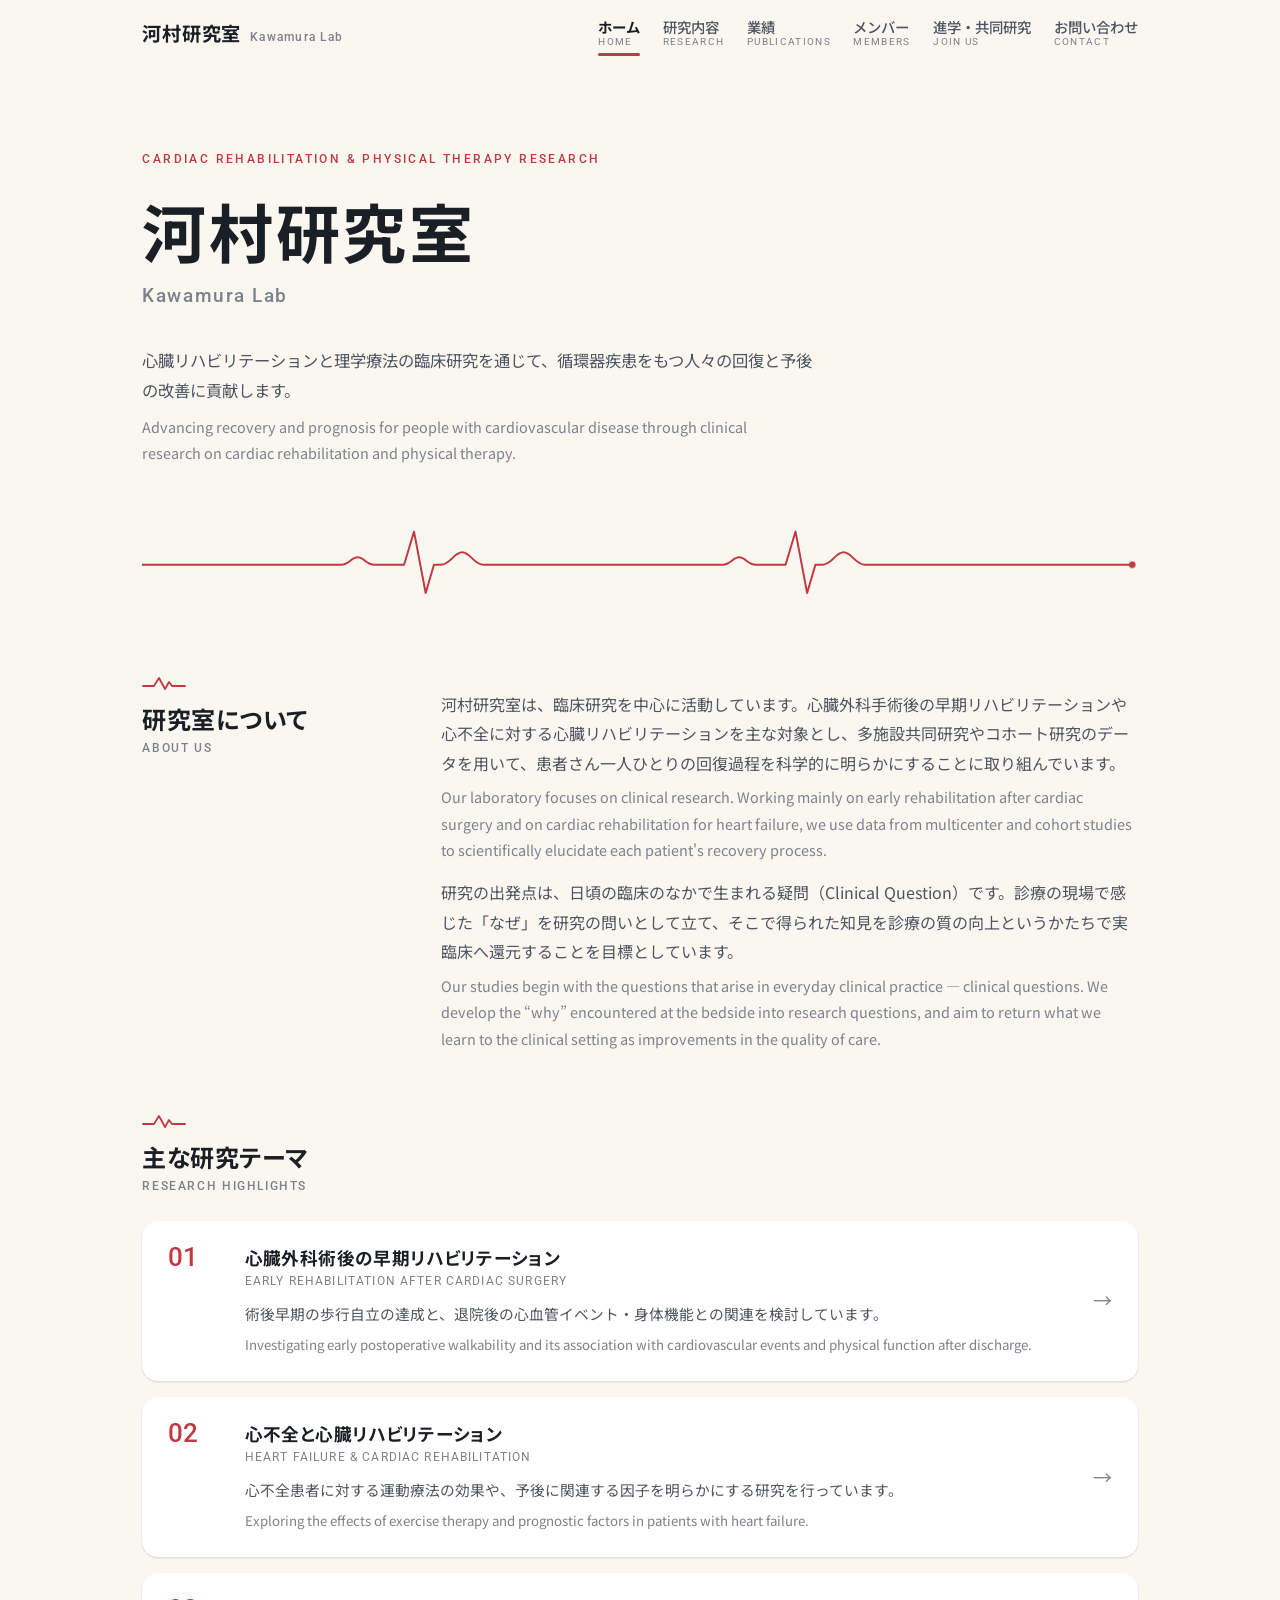
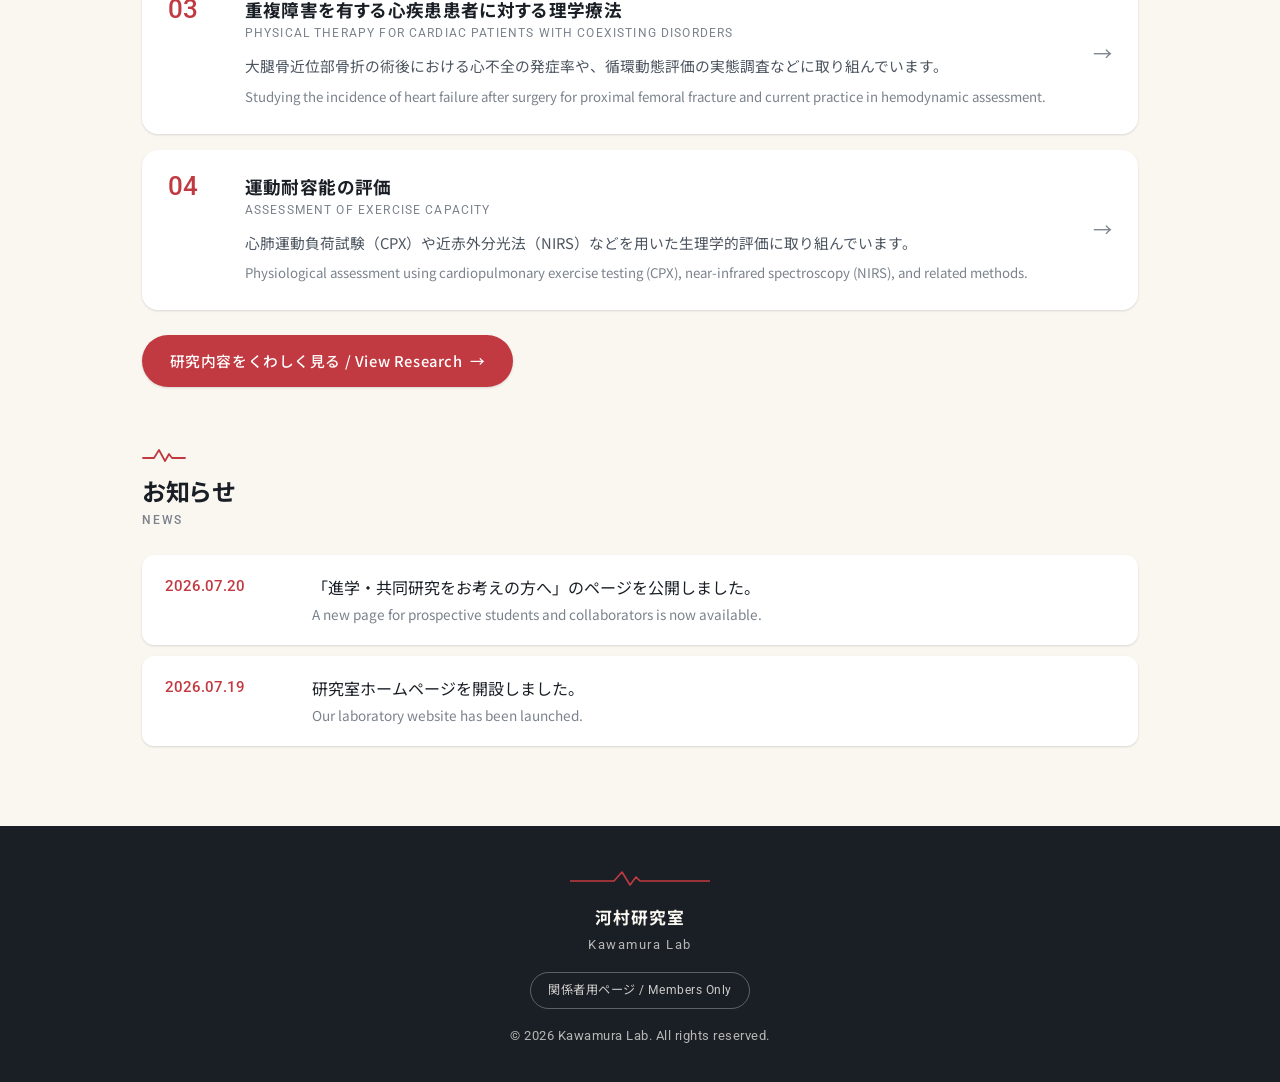
==== index.html @ c0d219b4 "研究テーマを更新（重複障害の追加・自律神経機能の削除ほか） - 重複障害を有する心疾患患者に対する理学療法をテーマ03として追加   （大腿骨近位部骨折術後の心不全発症率、循環動態評価の実態調査。  " ====
<!DOCTYPE html>
<html lang="ja">
<head>
  <meta charset="UTF-8">
  <meta name="viewport" content="width=device-width, initial-scale=1.0">
  <title>河村研究室 | Kawamura Lab</title>
  <meta name="description" content="河村研究室（Kawamura Lab）— 心臓リハビリテーション・理学療法の臨床研究。Clinical research on cardiac rehabilitation and physical therapy.">
  <link rel="icon" type="image/svg+xml" href="assets/favicon.svg">
  <link rel="preconnect" href="https://fonts.googleapis.com">
  <link rel="preconnect" href="https://fonts.gstatic.com" crossorigin>
  <link href="https://fonts.googleapis.com/css2?family=Noto+Sans+JP:wght@400;500;700&family=Roboto:wght@400;500;700&display=swap" rel="stylesheet">
  <link rel="stylesheet" href="css/style.css">
  <script defer src="js/site.js"></script>
</head>
<body>

<header class="site-header">
  <div class="header-inner">
    <a class="brand" href="index.html">
      <span class="brand-ja">河村研究室</span>
      <span class="brand-en">Kawamura Lab</span>
    </a>
    <nav class="site-nav">
      <ul>
        <li><a href="index.html" class="active">ホーム<span class="nav-en">Home</span></a></li>
        <li><a href="research.html">研究内容<span class="nav-en">Research</span></a></li>
        <li><a href="publications.html">業績<span class="nav-en">Publications</span></a></li>
        <li><a href="members.html">メンバー<span class="nav-en">Members</span></a></li>
        <li><a href="join.html">進学・共同研究<span class="nav-en">Join Us</span></a></li>
        <li><a href="contact.html">お問い合わせ<span class="nav-en">Contact</span></a></li>
      </ul>
    </nav>
  </div>
</header>

<section class="hero stagger">
  <p class="hero-kicker">Cardiac Rehabilitation &amp; Physical Therapy Research</p>
  <h1>河村研究室</h1>
  <p class="hero-echo">Kawamura Lab</p>
  <p class="lead-ja">心臓リハビリテーションと理学療法の臨床研究を通じて、循環器疾患をもつ人々の回復と予後の改善に貢献します。</p>
  <p class="lead-en">Advancing recovery and prognosis for people with cardiovascular disease through clinical research on cardiac rehabilitation and physical therapy.</p>
</section>

<div class="ecg-wrap" aria-hidden="true">
  <svg class="ecg" viewBox="0 0 1200 120" xmlns="http://www.w3.org/2000/svg">
    <path class="ecg-path" pathLength="1"
          d="M0 60 H240 c10 0 12 -9 20 -9 c8 0 10 9 20 9 h36 l12 -40 14 74 10 -34 h8 c12 0 16 -15 26 -15 c10 0 14 15 26 15 H700 c10 0 12 -9 20 -9 c8 0 10 9 20 9 h36 l12 -40 14 74 10 -34 h8 c12 0 16 -15 26 -15 c10 0 14 15 26 15 H1194"/>
    <circle class="ecg-dot" cx="1194" cy="60" r="4"/>
    <circle class="ecg-ring" cx="1194" cy="60" r="4"/>
  </svg>
</div>

<main>

  <section class="section" id="about">
    <div class="split">
      <div class="sec-head reveal">
        <svg class="beat" width="44" height="16" viewBox="0 0 44 16" aria-hidden="true">
          <polyline points="1,11 12,11 17,3 23,14 27,7 30,11 43,11" fill="none" stroke="currentColor" stroke-width="1.8" stroke-linecap="round" stroke-linejoin="round"/>
        </svg>
        <h2>研究室について<span class="sec-en">About Us</span></h2>
      </div>
      <div class="reveal">
        <p class="ja">河村研究室は、臨床研究を中心に活動しています。心臓外科手術後の早期リハビリテーションや心不全に対する心臓リハビリテーションを主な対象とし、多施設共同研究やコホート研究のデータを用いて、患者さん一人ひとりの回復過程を科学的に明らかにすることに取り組んでいます。</p>
        <p class="en">Our laboratory focuses on clinical research. Working mainly on early rehabilitation after cardiac surgery and on cardiac rehabilitation for heart failure, we use data from multicenter and cohort studies to scientifically elucidate each patient's recovery process.</p>
        <p class="ja">研究の出発点は、日頃の臨床のなかで生まれる疑問（Clinical Question）です。診療の現場で感じた「なぜ」を研究の問いとして立て、そこで得られた知見を診療の質の向上というかたちで実臨床へ還元することを目標としています。</p>
        <p class="en">Our studies begin with the questions that arise in everyday clinical practice — clinical questions. We develop the &ldquo;why&rdquo; encountered at the bedside into research questions, and aim to return what we learn to the clinical setting as improvements in the quality of care.</p>
      </div>
    </div>
  </section>

  <section class="section" id="highlights">
    <div class="sec-head reveal">
      <svg class="beat" width="44" height="16" viewBox="0 0 44 16" aria-hidden="true">
        <polyline points="1,11 12,11 17,3 23,14 27,7 30,11 43,11" fill="none" stroke="currentColor" stroke-width="1.8" stroke-linecap="round" stroke-linejoin="round"/>
      </svg>
      <h2>主な研究テーマ<span class="sec-en">Research Highlights</span></h2>
    </div>
    <ol class="feature-list stagger">
      <li>
        <a href="research.html#t1">
          <div>
            <h3>心臓外科術後の早期リハビリテーション<span class="card-en">Early Rehabilitation after Cardiac Surgery</span></h3>
            <p class="ja">術後早期の歩行自立の達成と、退院後の心血管イベント・身体機能との関連を検討しています。</p>
            <p class="en">Investigating early postoperative walkability and its association with cardiovascular events and physical function after discharge.</p>
          </div>
          <span class="go" aria-hidden="true">&rarr;</span>
        </a>
      </li>
      <li>
        <a href="research.html#t2">
          <div>
            <h3>心不全と心臓リハビリテーション<span class="card-en">Heart Failure &amp; Cardiac Rehabilitation</span></h3>
            <p class="ja">心不全患者に対する運動療法の効果や、予後に関連する因子を明らかにする研究を行っています。</p>
            <p class="en">Exploring the effects of exercise therapy and prognostic factors in patients with heart failure.</p>
          </div>
          <span class="go" aria-hidden="true">&rarr;</span>
        </a>
      </li>
      <li>
        <a href="research.html#t3">
          <div>
            <h3>重複障害を有する心疾患患者に対する理学療法<span class="card-en">Physical Therapy for Cardiac Patients with Coexisting Disorders</span></h3>
            <p class="ja">大腿骨近位部骨折の術後における心不全の発症率や、循環動態評価の実態調査などに取り組んでいます。</p>
            <p class="en">Studying the incidence of heart failure after surgery for proximal femoral fracture and current practice in hemodynamic assessment.</p>
          </div>
          <span class="go" aria-hidden="true">&rarr;</span>
        </a>
      </li>
      <li>
        <a href="research.html#t4">
          <div>
            <h3>運動耐容能の評価<span class="card-en">Assessment of Exercise Capacity</span></h3>
            <p class="ja">心肺運動負荷試験（CPX）や近赤外分光法（NIRS）などを用いた生理学的評価に取り組んでいます。</p>
            <p class="en">Physiological assessment using cardiopulmonary exercise testing (CPX), near-infrared spectroscopy (NIRS), and related methods.</p>
          </div>
          <span class="go" aria-hidden="true">&rarr;</span>
        </a>
      </li>
    </ol>
    <a class="btn reveal" href="research.html">研究内容をくわしく見る / View Research</a>
  </section>

  <section class="section" id="news">
    <div class="sec-head reveal">
      <svg class="beat" width="44" height="16" viewBox="0 0 44 16" aria-hidden="true">
        <polyline points="1,11 12,11 17,3 23,14 27,7 30,11 43,11" fill="none" stroke="currentColor" stroke-width="1.8" stroke-linecap="round" stroke-linejoin="round"/>
      </svg>
      <h2>お知らせ<span class="sec-en">News</span></h2>
    </div>
    <ul class="news-list stagger">
      <li>
        <time datetime="2026-07-20">2026.07.20</time>
        <div class="news-body">
          <span class="ja">「進学・共同研究をお考えの方へ」のページを公開しました。</span>
          <span class="en">A new page for prospective students and collaborators is now available.</span>
        </div>
      </li>
      <li>
        <time datetime="2026-07-19">2026.07.19</time>
        <div class="news-body">
          <span class="ja">研究室ホームページを開設しました。</span>
          <span class="en">Our laboratory website has been launched.</span>
        </div>
      </li>
    </ul>
  </section>

</main>

<footer class="site-footer">
  <svg class="f-ecg" width="140" height="20" viewBox="0 0 140 20" aria-hidden="true">
    <polyline points="0,13 44,13 52,4 60,17 66,9 70,13 140,13" fill="none" stroke="currentColor" stroke-width="1.6" stroke-linecap="round" stroke-linejoin="round"/>
  </svg>
  <div class="footer-name">河村研究室</div>
  <div class="footer-en">Kawamura Lab</div>
  <a class="footer-private" href="private.html">関係者用ページ / Members Only</a>
  <div>&copy; 2026 Kawamura Lab. All rights reserved.</div>
</footer>

</body>
</html>
---- css/style.css ----
/* ==========================================================
   Kawamura Lab — フラットマテリアルデザイン
   フォント: ゴシック体（Zen Kaku Gothic New / Noto Sans JP）
   配色は従来のまま（生成り紙色・墨色・紅）
   ========================================================== */

:root {
  /* ---- 配色（変更なし） ---- */
  --paper: #faf7f1;        /* ページ背景 */
  --surface: #ffffff;      /* カード面 */
  --surface-2: #f3efe6;    /* 一段沈んだ面 */
  --ink: #1a1f26;          /* 基本の文字 */
  --ink-2: #4c5560;        /* 二次テキスト */
  --mute: #7b828c;         /* 英語併記・キャプション */
  --line: rgba(26, 31, 38, 0.12);
  --beni: #c23a41;         /* アクセント（紅） */
  --beni-soft: rgba(194, 58, 65, 0.08);
  --on-beni: #ffffff;
  --maxw: 1040px;

  /* ---- 書体（ヒラギノ角ゴシック優先。Windows等では Noto Sans JP / Roboto に自動でフォールバック） ---- */
  --gothic: "Hiragino Kaku Gothic ProN", "Hiragino Sans", "Noto Sans JP", "Yu Gothic Medium", "Yu Gothic", "Meiryo", sans-serif;
  --body: "Hiragino Kaku Gothic ProN", "Hiragino Sans", "Noto Sans JP", "Yu Gothic", "Meiryo", sans-serif;
  --latin: "Hiragino Kaku Gothic ProN", "Hiragino Sans", "Roboto", "Noto Sans JP", sans-serif;

  /* ---- 角丸 ---- */
  --r-s: 8px;
  --r-m: 12px;
  --r-l: 16px;
  --r-full: 999px;

  /* ---- エレベーション（影） ---- */
  --e1: 0 1px 2px rgba(26, 31, 38, 0.07), 0 1px 3px rgba(26, 31, 38, 0.08);
  --e2: 0 2px 6px rgba(26, 31, 38, 0.09), 0 1px 2px rgba(26, 31, 38, 0.06);
  --e3: 0 8px 20px rgba(26, 31, 38, 0.12), 0 2px 6px rgba(26, 31, 38, 0.07);

  /* ---- モーション ---- */
  --ease: cubic-bezier(0.2, 0, 0, 1);
  --ease-out: cubic-bezier(0, 0, 0, 1);
  --d1: 0.18s;
  --d2: 0.3s;
  --d3: 0.45s;
}

* { margin: 0; padding: 0; box-sizing: border-box; }

html { scroll-behavior: smooth; color-scheme: light dark; }

body {
  font-family: var(--body);
  color: var(--ink);
  background: var(--paper);
  line-height: 1.85;
  font-size: 16px;
  -webkit-font-smoothing: antialiased;
}

img { max-width: 100%; display: block; }

a { color: var(--beni); text-decoration: none; }
a:hover { text-decoration: underline; text-underline-offset: 4px; }

::selection { background: var(--beni); color: var(--on-beni); }

h1, h2, h3 {
  font-family: var(--gothic);
  font-weight: 700;
  font-feature-settings: "palt" 1;
  letter-spacing: 0.02em;
  line-height: 1.5;
}

/* 英語ラベル（小さな大文字ラベル） */
.label-en {
  font-family: var(--latin);
  font-size: 0.7rem;
  font-weight: 500;
  letter-spacing: 0.14em;
  text-transform: uppercase;
  color: var(--mute);
}

/* ==========================================================
   モーション
   ========================================================== */

/* 画面内に入ったら浮き上がる */
html.js .reveal {
  opacity: 0;
  transform: translateY(18px);
  transition: opacity 0.6s var(--ease), transform 0.6s var(--ease);
}
html.js .reveal.on { opacity: 1; transform: none; }

/* 子要素を順番に表示（遅延はJSが設定） */
html.js .stagger > * {
  opacity: 0;
  transform: translateY(18px);
  transition: opacity 0.55s var(--ease), transform 0.55s var(--ease);
}
html.js .stagger.on > * { opacity: 1; transform: none; }

/* リップル（クリック時の波紋） */
.ripple-host { position: relative; overflow: hidden; }
.ripple {
  position: absolute;
  border-radius: 50%;
  background: currentColor;
  opacity: 0.16;
  transform: scale(0);
  pointer-events: none;
  animation: ripple 0.6s var(--ease-out) forwards;
}
@keyframes ripple { to { transform: scale(2.6); opacity: 0; } }

@keyframes rise { from { opacity: 0; transform: translateY(20px); } to { opacity: 1; transform: none; } }
@keyframes fade { from { opacity: 0; } to { opacity: 1; } }
@keyframes pop { 0% { transform: scale(0.7); opacity: 0; } 60% { transform: scale(1.06); } 100% { transform: scale(1); opacity: 1; } }
@keyframes shake {
  10%, 90% { transform: translateX(-2px); }
  20%, 80% { transform: translateX(4px); }
  30%, 50%, 70% { transform: translateX(-7px); }
  40%, 60% { transform: translateX(7px); }
}

@media (prefers-reduced-motion: reduce) {
  html { scroll-behavior: auto; }
  html.js .reveal, html.js .stagger > * { opacity: 1; transform: none; transition: none; }
  .ecg-path { animation: none !important; stroke-dashoffset: 0 !important; }
  .ecg-dot { animation: none !important; opacity: 1 !important; }
  .ecg-ring { display: none; }
  .ripple { display: none; }
  *, *::before, *::after { animation-duration: 0.001s !important; }
}

/* ==========================================================
   アプリバー（ヘッダー）
   ========================================================== */
.site-header {
  position: sticky;
  top: 0;
  z-index: 100;
  background: var(--paper);
  transition: box-shadow var(--d2) var(--ease), background var(--d2) var(--ease);
}
.site-header.scrolled {
  box-shadow: var(--e2);
  background: color-mix(in srgb, var(--paper) 94%, transparent);
  backdrop-filter: blur(10px);
  -webkit-backdrop-filter: blur(10px);
}

.header-inner {
  max-width: var(--maxw);
  margin: 0 auto;
  padding: 0.8rem 1.4rem;
  display: flex;
  align-items: center;
  justify-content: space-between;
  gap: 1rem;
  flex-wrap: wrap;
}

.brand { display: flex; align-items: baseline; gap: 0.55rem; text-decoration: none; }
.brand:hover { text-decoration: none; }
.brand .brand-ja {
  font-family: var(--gothic);
  font-weight: 700;
  font-size: 1.2rem;
  color: var(--ink);
  letter-spacing: 0.04em;
}
.brand .brand-en {
  font-family: var(--latin);
  font-size: 0.78rem;
  font-weight: 500;
  letter-spacing: 0.1em;
  color: var(--mute);
}

.site-nav ul { display: flex; gap: 1.4rem; list-style: none; flex-wrap: wrap; }

.site-nav a {
  position: relative;
  display: block;
  color: var(--ink-2);
  font-size: 0.9rem;
  font-weight: 500;
  text-decoration: none;
  line-height: 1.35;
  padding: 0.25rem 0 0.4rem;
}
.site-nav a .nav-en {
  display: block;
  font-family: var(--latin);
  font-size: 0.6rem;
  font-weight: 400;
  color: var(--mute);
  letter-spacing: 0.14em;
  text-transform: uppercase;
}
.site-nav a::after {
  content: "";
  position: absolute;
  left: 0; right: 0; bottom: 0;
  height: 2.5px;
  border-radius: 2px;
  background: var(--beni);
  transform: scaleX(0);
  transition: transform var(--d2) var(--ease);
}
.site-nav a:hover { color: var(--beni); }
.site-nav a:hover::after { transform: scaleX(1); }
.site-nav a.active { color: var(--ink); font-weight: 700; }
.site-nav a.active::after { transform: scaleX(1); }

/* ==========================================================
   ヒーロー（トップページ）
   ========================================================== */
.hero {
  max-width: var(--maxw);
  margin: 0 auto;
  padding: 5rem 1.4rem 0;
}

.hero-kicker {
  font-family: var(--latin);
  font-size: 0.75rem;
  font-weight: 500;
  letter-spacing: 0.2em;
  text-transform: uppercase;
  color: var(--beni);
}

.hero h1 {
  font-size: clamp(2.4rem, 6.5vw, 4rem);
  line-height: 1.25;
  margin-top: 1.2rem;
  letter-spacing: 0.04em;
}

.hero .hero-echo {
  font-family: var(--latin);
  font-size: clamp(1rem, 2vw, 1.2rem);
  font-weight: 500;
  letter-spacing: 0.08em;
  color: var(--mute);
  margin-top: 0.5rem;
}

.hero .lead-ja { max-width: 42em; margin-top: 2rem; font-size: 1.02rem; color: var(--ink-2); }
.hero .lead-en { max-width: 46em; margin-top: 0.5rem; font-size: 0.9rem; color: var(--mute); }

/* 心電図ライン */
.ecg-wrap { max-width: var(--maxw); margin: 3rem auto 0; padding: 0 1.4rem; }
.ecg { width: 100%; height: auto; display: block; }
.ecg-path {
  stroke: var(--beni);
  stroke-width: 2.4;
  fill: none;
  stroke-linecap: round;
  stroke-linejoin: round;
  stroke-dasharray: 1;
  stroke-dashoffset: 1;
  animation: ecg-draw 2.8s cubic-bezier(0.4, 0, 0.2, 1) 0.5s forwards;
}
@keyframes ecg-draw { to { stroke-dashoffset: 0; } }
.ecg-dot { fill: var(--beni); opacity: 0; animation: fade 0.5s ease 3.2s forwards; }
.ecg-ring {
  fill: none;
  stroke: var(--beni);
  stroke-width: 1.5;
  opacity: 0;
  animation: ring 2s ease-out 3.5s infinite;
}
@keyframes ring {
  0% { r: 4; opacity: 0.5; }
  70% { r: 16; opacity: 0; }
  100% { r: 16; opacity: 0; }
}

/* ==========================================================
   下層ページのタイトル
   ========================================================== */
.page-title {
  background: var(--surface);
  border-bottom: 1px solid var(--line);
}
.page-title > * { max-width: var(--maxw); margin-left: auto; margin-right: auto; padding-left: 1.4rem; padding-right: 1.4rem; }
.page-title .page-en {
  font-family: var(--latin);
  font-size: 0.72rem;
  font-weight: 500;
  letter-spacing: 0.18em;
  text-transform: uppercase;
  color: var(--beni);
  padding-top: 3.2rem;
  animation: fade 0.6s var(--ease) both;
}
.page-title h1 {
  font-size: clamp(1.8rem, 4.5vw, 2.6rem);
  margin-top: 0.4rem;
  animation: rise 0.6s var(--ease) 0.06s both;
}
.page-title .beat { padding-bottom: 2.6rem; padding-top: 1rem; animation: fade 0.6s var(--ease) 0.18s both; }

/* ==========================================================
   共通レイアウト
   ========================================================== */
main { max-width: var(--maxw); margin: 0 auto; padding: 0 1.4rem 5rem; }

.section { padding-top: 3.8rem; }

.sec-head { margin-bottom: 1.6rem; }
.sec-head .beat { display: block; }
.sec-head h2 { font-size: 1.5rem; margin-top: 0.6rem; }
.sec-head .sec-en {
  display: block;
  font-family: var(--latin);
  font-size: 0.72rem;
  font-weight: 500;
  letter-spacing: 0.14em;
  text-transform: uppercase;
  color: var(--mute);
  margin-top: 0.2rem;
}

.beat { color: var(--beni); }

/* 見出し左・本文右の2カラム */
.split { display: grid; grid-template-columns: 260px 1fr; gap: 2.4rem; align-items: start; }
.split .sec-head { margin-bottom: 0; }

/* 日英併記: .ja の直後に .en */
p.en, li .en, .en { color: var(--mute); font-size: 0.9em; }
p.ja + p.en { margin-top: 0.35rem; }
p.ja { margin-top: 0.9rem; color: var(--ink-2); }

/* ==========================================================
   マテリアルカード
   ========================================================== */
.m-card, .topic, .duo > div, .profile, .feature-list li {
  background: var(--surface);
  border-radius: var(--r-l);
  box-shadow: var(--e1);
  transition: box-shadow var(--d2) var(--ease), transform var(--d2) var(--ease);
}

/* ---- 番号付きカードリスト（ホーム） ---- */
.feature-list { list-style: none; counter-reset: feat; display: grid; gap: 1rem; }
.feature-list li { overflow: hidden; }
.feature-list li:hover { box-shadow: var(--e3); transform: translateY(-3px); }
.feature-list a {
  display: grid;
  grid-template-columns: 3.6rem 1fr auto;
  gap: 1.2rem;
  align-items: start;
  padding: 1.5rem 1.6rem;
  color: inherit;
  text-decoration: none;
}
.feature-list a:hover { text-decoration: none; }
.feature-list a::before {
  counter-increment: feat;
  content: counter(feat, decimal-leading-zero);
  font-family: var(--latin);
  font-size: 1.6rem;
  font-weight: 500;
  line-height: 1;
  color: var(--beni);
}
.feature-list h3 { font-size: 1.1rem; }
.feature-list .card-en {
  display: block;
  font-family: var(--latin);
  font-size: 0.72rem;
  font-weight: 400;
  letter-spacing: 0.1em;
  text-transform: uppercase;
  color: var(--mute);
  margin-top: 0.1rem;
}
.feature-list p.ja { font-size: 0.92rem; margin-top: 0.6rem; }
.feature-list p.en { font-size: 0.83rem; }
.feature-list .go {
  align-self: center;
  color: var(--mute);
  font-size: 1.2rem;
  transition: transform var(--d2) var(--ease), color var(--d2) var(--ease);
}
.feature-list li:hover .go { transform: translateX(6px); color: var(--beni); }

/* ---- お知らせ ---- */
.news-list { list-style: none; display: grid; gap: 0.7rem; }
.news-list li {
  display: grid;
  grid-template-columns: 8em 1fr;
  gap: 1.2rem;
  padding: 1.1rem 1.4rem;
  background: var(--surface);
  border-radius: var(--r-m);
  box-shadow: var(--e1);
  transition: box-shadow var(--d2) var(--ease);
}
.news-list li:hover { box-shadow: var(--e2); }
.news-list time {
  font-family: var(--latin);
  font-weight: 500;
  color: var(--beni);
  font-size: 0.92rem;
  font-variant-numeric: tabular-nums;
}
.news-list .news-body .ja { display: block; }
.news-list .news-body .en { display: block; font-size: 0.85em; }

/* ---- 研究テーマ ---- */
.topic { position: relative; padding: 1.9rem 1.9rem 2rem; margin-top: 1.2rem; overflow: hidden; }
.topic:hover { box-shadow: var(--e2); }
.topic .topic-num {
  position: absolute;
  top: 1.1rem;
  right: 1.4rem;
  font-family: var(--latin);
  font-size: 2.6rem;
  font-weight: 500;
  line-height: 1;
  color: var(--beni-soft);
  user-select: none;
}
.topic h3 { font-size: 1.22rem; max-width: 30em; padding-right: 3.4rem; }
.topic .topic-en {
  display: block;
  font-family: var(--latin);
  font-size: 0.74rem;
  font-weight: 400;
  letter-spacing: 0.1em;
  text-transform: uppercase;
  color: var(--mute);
  margin-top: 0.2rem;
}
.topic p.ja { max-width: 44em; }
.topic p.en { max-width: 48em; font-size: 0.86rem; }

/* ---- 業績リスト ---- */
.pub-list { list-style: none; counter-reset: pub; display: grid; gap: 0.7rem; }
.pub-list li {
  position: relative;
  padding: 1.2rem 1.4rem 1.2rem 3.6rem;
  background: var(--surface);
  border-radius: var(--r-m);
  box-shadow: var(--e1);
  font-size: 0.94rem;
  transition: box-shadow var(--d2) var(--ease);
}
.pub-list li:hover { box-shadow: var(--e2); }
.pub-list li::before {
  counter-increment: pub;
  content: counter(pub, decimal-leading-zero);
  position: absolute;
  left: 1.3rem;
  top: 1.25rem;
  font-family: var(--latin);
  font-size: 1rem;
  font-weight: 500;
  color: var(--beni);
}
.pub-list .authors { color: var(--ink-2); }
.pub-list .authors .me { font-weight: 700; color: var(--ink); }
.pub-list .title { display: block; font-weight: 700; margin: 0.15rem 0; }
.pub-list .journal { color: var(--ink-2); }
.pub-list .year { color: var(--mute); font-family: var(--latin); font-variant-numeric: tabular-nums; }
.pub-list .doi {
  display: inline-block;
  margin-left: 0.4em;
  padding: 0.05em 0.5em;
  border: 1px solid var(--line);
  border-radius: var(--r-s);
  color: var(--mute);
  font-size: 0.74rem;
  letter-spacing: 0.06em;
  text-decoration: none;
  transition: background var(--d1) var(--ease), color var(--d1) var(--ease), border-color var(--d1) var(--ease);
}
.pub-list .doi:hover { background: var(--beni); border-color: var(--beni); color: var(--on-beni); text-decoration: none; }

/* researchmapとの同期状況 */
.sync-note {
  margin-top: 2.2rem;
  padding-left: 1.5rem;
  position: relative;
  font-size: 0.8rem;
  color: var(--mute);
}
.sync-note::before {
  content: "";
  position: absolute;
  left: 0;
  top: 0.72em;
  width: 8px;
  height: 8px;
  border-radius: 50%;
  background: var(--beni);
}

/* ---- 受賞 ---- */
.award-list { list-style: none; display: grid; gap: 0.7rem; }
.award-list li {
  display: grid;
  grid-template-columns: 7em 1fr;
  gap: 1.2rem;
  padding: 1.1rem 1.4rem;
  background: var(--surface);
  border-radius: var(--r-m);
  box-shadow: var(--e1);
  transition: box-shadow var(--d2) var(--ease);
}
.award-list li:hover { box-shadow: var(--e2); }
.award-list time {
  font-family: var(--latin);
  font-weight: 500;
  color: var(--beni);
  font-size: 0.92rem;
}
.award-list .ja { display: block; }
.award-list .en { display: block; font-size: 0.85em; }

/* ---- プロフィール ---- */
.profile {
  display: grid;
  grid-template-columns: 140px 1fr;
  gap: 2rem;
  align-items: start;
  padding: 2rem;
}
.profile .avatar {
  width: 120px;
  height: 120px;
  border-radius: 50%;
  background: var(--beni);
  color: var(--on-beni);
  display: flex;
  align-items: center;
  justify-content: center;
  font-family: var(--gothic);
  font-size: 3rem;
  font-weight: 700;
  box-shadow: var(--e2);
}
.profile h3 { font-size: 1.55rem; }
.profile .name-en {
  font-family: var(--latin);
  color: var(--mute);
  font-size: 0.92rem;
  font-weight: 500;
  letter-spacing: 0.05em;
}
.profile .role { margin-top: 0.5rem; font-size: 0.95rem; }

.def-list { margin-top: 1.2rem; }
.def-list dt {
  font-weight: 700;
  font-size: 0.94rem;
  margin-top: 1rem;
  padding-top: 1rem;
  border-top: 1px solid var(--line);
}
.def-list dt .en {
  font-family: var(--latin);
  font-weight: 400;
  margin-left: 0.6em;
  font-size: 0.8em;
  letter-spacing: 0.08em;
  text-transform: uppercase;
}
.def-list dd { font-size: 0.92rem; color: var(--ink-2); }

/* ---- 2カラム ---- */
.duo { display: grid; grid-template-columns: 1fr 1fr; gap: 1rem; margin-top: 1.4rem; }
.duo > div { padding: 1.6rem 1.7rem; }
.duo > div:hover { box-shadow: var(--e2); }
.duo h3 { font-size: 1.1rem; }
.duo .card-en {
  display: block;
  font-family: var(--latin);
  font-size: 0.72rem;
  font-weight: 400;
  letter-spacing: 0.1em;
  text-transform: uppercase;
  color: var(--mute);
  margin-top: 0.1rem;
}
.duo p.ja { font-size: 0.95rem; }
.duo p.en { font-size: 0.85rem; }

/* ---- リンクリスト ---- */
.link-list { list-style: none; display: grid; gap: 0.6rem; margin-top: 0.8rem; }
.link-list li {
  padding: 0.9rem 1.3rem;
  background: var(--surface);
  border-radius: var(--r-m);
  box-shadow: var(--e1);
  font-size: 0.94rem;
  transition: box-shadow var(--d2) var(--ease);
}
.link-list li:hover { box-shadow: var(--e2); }

/* ---- 注意書き ---- */
.notice {
  background: var(--beni-soft);
  border-radius: var(--r-m);
  border-left: 4px solid var(--beni);
  padding: 1.3rem 1.5rem;
  margin-top: 2rem;
}
.notice p.ja { margin-top: 0; }

/* ==========================================================
   ボタン
   ========================================================== */
.btn, .m-btn {
  display: inline-flex;
  align-items: center;
  gap: 0.5em;
  margin-top: 1.6rem;
  padding: 0.75rem 1.7rem;
  border: 0;
  border-radius: var(--r-full);
  background: var(--beni);
  color: var(--on-beni);
  font-family: var(--body);
  font-size: 0.92rem;
  font-weight: 500;
  letter-spacing: 0.04em;
  text-decoration: none;
  cursor: pointer;
  box-shadow: var(--e1);
  transition: box-shadow var(--d2) var(--ease), transform var(--d2) var(--ease), filter var(--d2) var(--ease);
}
.btn::after { content: "→"; transition: transform var(--d2) var(--ease); }
.btn:hover, .m-btn:hover {
  text-decoration: none;
  box-shadow: var(--e3);
  transform: translateY(-2px);
  filter: brightness(1.06);
}
.btn:hover::after { transform: translateX(5px); }
.btn:active, .m-btn:active { transform: translateY(0); box-shadow: var(--e1); }

/* ==========================================================
   FAB（ページ上部へ戻る・JSが生成）
   ========================================================== */
.fab {
  position: fixed;
  right: 1.3rem;
  bottom: 1.3rem;
  z-index: 90;
  width: 52px;
  height: 52px;
  border: 0;
  border-radius: var(--r-l);
  background: var(--beni);
  color: var(--on-beni);
  box-shadow: var(--e3);
  cursor: pointer;
  display: grid;
  place-items: center;
  transform: scale(0);
  transition: transform var(--d2) var(--ease), filter var(--d1) var(--ease);
  overflow: hidden;
}
.fab.show { transform: scale(1); }
.fab:hover { filter: brightness(1.08); }

/* ==========================================================
   パスワード保護ページ
   ========================================================== */
.lock-card {
  max-width: 460px;
  margin: 3rem auto 0;
  padding: 2.4rem 2rem 2.2rem;
  text-align: center;
  animation: pop 0.5s var(--ease) both;
}
.lock-card .lock-icon {
  width: 60px;
  height: 60px;
  margin: 0 auto 1.2rem;
  border-radius: 50%;
  background: var(--beni-soft);
  color: var(--beni);
  display: grid;
  place-items: center;
  transition: background var(--d2) var(--ease), transform var(--d2) var(--ease);
}
.lock-card.unlocked .lock-icon { background: var(--beni); color: var(--on-beni); transform: scale(1.08); }
.lock-card h2 { font-size: 1.15rem; }
.lock-card .lock-en {
  display: block;
  font-family: var(--latin);
  font-size: 0.7rem;
  font-weight: 500;
  letter-spacing: 0.14em;
  text-transform: uppercase;
  color: var(--mute);
  margin-top: 0.2rem;
}
.lock-card p.ja { font-size: 0.9rem; }
.lock-card p.en { font-size: 0.82rem; }
.lock-card.shake { animation: shake 0.5s; }

.field { position: relative; margin-top: 1.6rem; }
.field input {
  width: 100%;
  padding: 1rem 0.9rem;
  border: 1px solid var(--line);
  border-radius: var(--r-s);
  background: transparent;
  font-family: var(--body);
  font-size: 1rem;
  color: var(--ink);
  transition: border-color var(--d1) var(--ease), box-shadow var(--d1) var(--ease);
}
.field input:focus { outline: none; border-color: var(--beni); box-shadow: inset 0 0 0 1px var(--beni); }
.field label {
  position: absolute;
  left: 0.7rem;
  top: 0.95rem;
  padding: 0 0.35rem;
  background: var(--surface);
  color: var(--mute);
  font-size: 0.95rem;
  pointer-events: none;
  transition: top var(--d1) var(--ease), font-size var(--d1) var(--ease), color var(--d1) var(--ease);
}
.field input:focus + label,
.field input:not(:placeholder-shown) + label {
  top: -0.62rem;
  font-size: 0.72rem;
  color: var(--beni);
}
.lock-err {
  margin-top: 0.9rem;
  color: var(--beni);
  font-size: 0.85rem;
  font-weight: 500;
}
.lock-note { margin-top: 1.4rem; font-size: 0.78rem; color: var(--mute); }

#secret { animation: rise 0.6s var(--ease) both; }

/* ==========================================================
   フッター
   ========================================================== */
.site-footer {
  background: var(--ink);
  color: color-mix(in srgb, var(--paper) 70%, transparent);
  text-align: center;
  padding: 2.6rem 1.4rem 2.2rem;
  font-family: var(--latin);
  font-size: 0.8rem;
  letter-spacing: 0.04em;
}
.site-footer .f-ecg { color: var(--beni); margin: 0 auto 0.9rem; display: block; }
.site-footer .footer-name {
  font-family: var(--gothic);
  font-weight: 700;
  color: var(--paper);
  font-size: 1.05rem;
  letter-spacing: 0.06em;
}
.site-footer .footer-en { font-size: 0.82rem; letter-spacing: 0.12em; margin-bottom: 0.9rem; }
.site-footer .footer-private {
  display: inline-block;
  margin-bottom: 0.9rem;
  padding: 0.4rem 1.1rem;
  border: 1px solid color-mix(in srgb, var(--paper) 30%, transparent);
  border-radius: var(--r-full);
  color: color-mix(in srgb, var(--paper) 80%, transparent);
  font-size: 0.76rem;
  text-decoration: none;
  transition: background var(--d2) var(--ease), color var(--d2) var(--ease);
}
.site-footer .footer-private:hover { background: var(--beni); color: #fff; border-color: var(--beni); text-decoration: none; }

/* ==========================================================
   ダークモード
   ========================================================== */
@media (prefers-color-scheme: dark) {
  :root {
    --paper: #12161b;
    --surface: #1b2027;
    --surface-2: #232931;
    --ink: #e9e4da;
    --ink-2: #b6bdc5;
    --mute: #868e98;
    --line: rgba(233, 228, 218, 0.14);
    --beni: #e0565e;
    --beni-soft: rgba(224, 86, 94, 0.13);
    --on-beni: #1a1013;
    --e1: 0 1px 2px rgba(0, 0, 0, 0.4), 0 1px 3px rgba(0, 0, 0, 0.3);
    --e2: 0 2px 6px rgba(0, 0, 0, 0.45), 0 1px 2px rgba(0, 0, 0, 0.3);
    --e3: 0 8px 20px rgba(0, 0, 0, 0.5), 0 2px 6px rgba(0, 0, 0, 0.35);
  }
  .site-footer { background: #0c0f13; }
}

/* ==========================================================
   レスポンシブ
   ========================================================== */
@media (max-width: 900px) {
  .split { grid-template-columns: 1fr; gap: 1.1rem; }
}

@media (max-width: 640px) {
  .hero { padding-top: 3.4rem; }
  .header-inner { justify-content: center; }
  .site-nav ul { gap: 1rem; justify-content: center; }
  .feature-list a { grid-template-columns: 2.8rem 1fr; padding: 1.3rem 1.2rem; }
  .feature-list .go { display: none; }
  .news-list li, .award-list li { grid-template-columns: 1fr; gap: 0.2rem; }
  .profile { grid-template-columns: 1fr; gap: 1.3rem; padding: 1.6rem; }
  .profile .avatar { margin: 0 auto; }
  .duo { grid-template-columns: 1fr; }
  .topic { padding: 1.5rem 1.3rem 1.6rem; }
  .topic .topic-num { font-size: 2rem; top: 0.9rem; right: 1rem; }
  .pub-list li { padding: 1.1rem 1.2rem 1.1rem 3.2rem; }
  .pub-list li::before { left: 1.1rem; }
  .fab { right: 1rem; bottom: 1rem; }
}
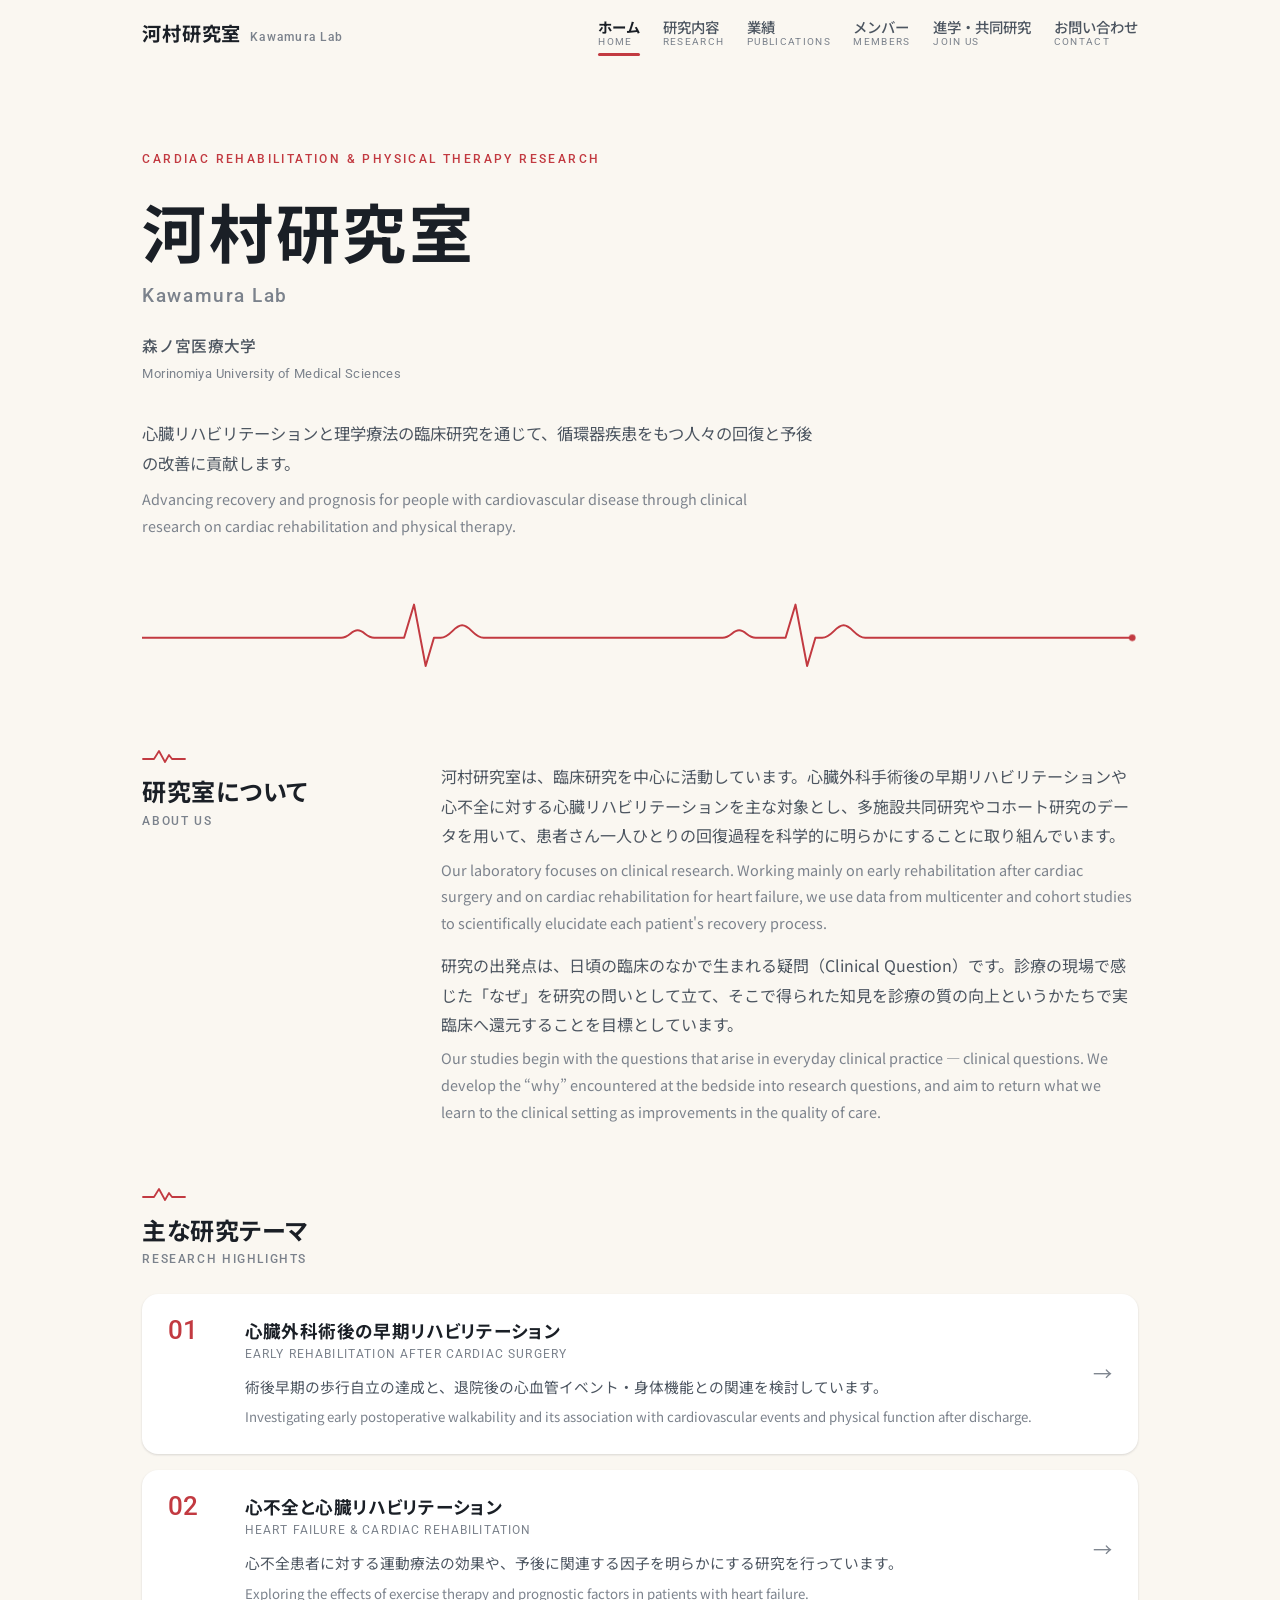
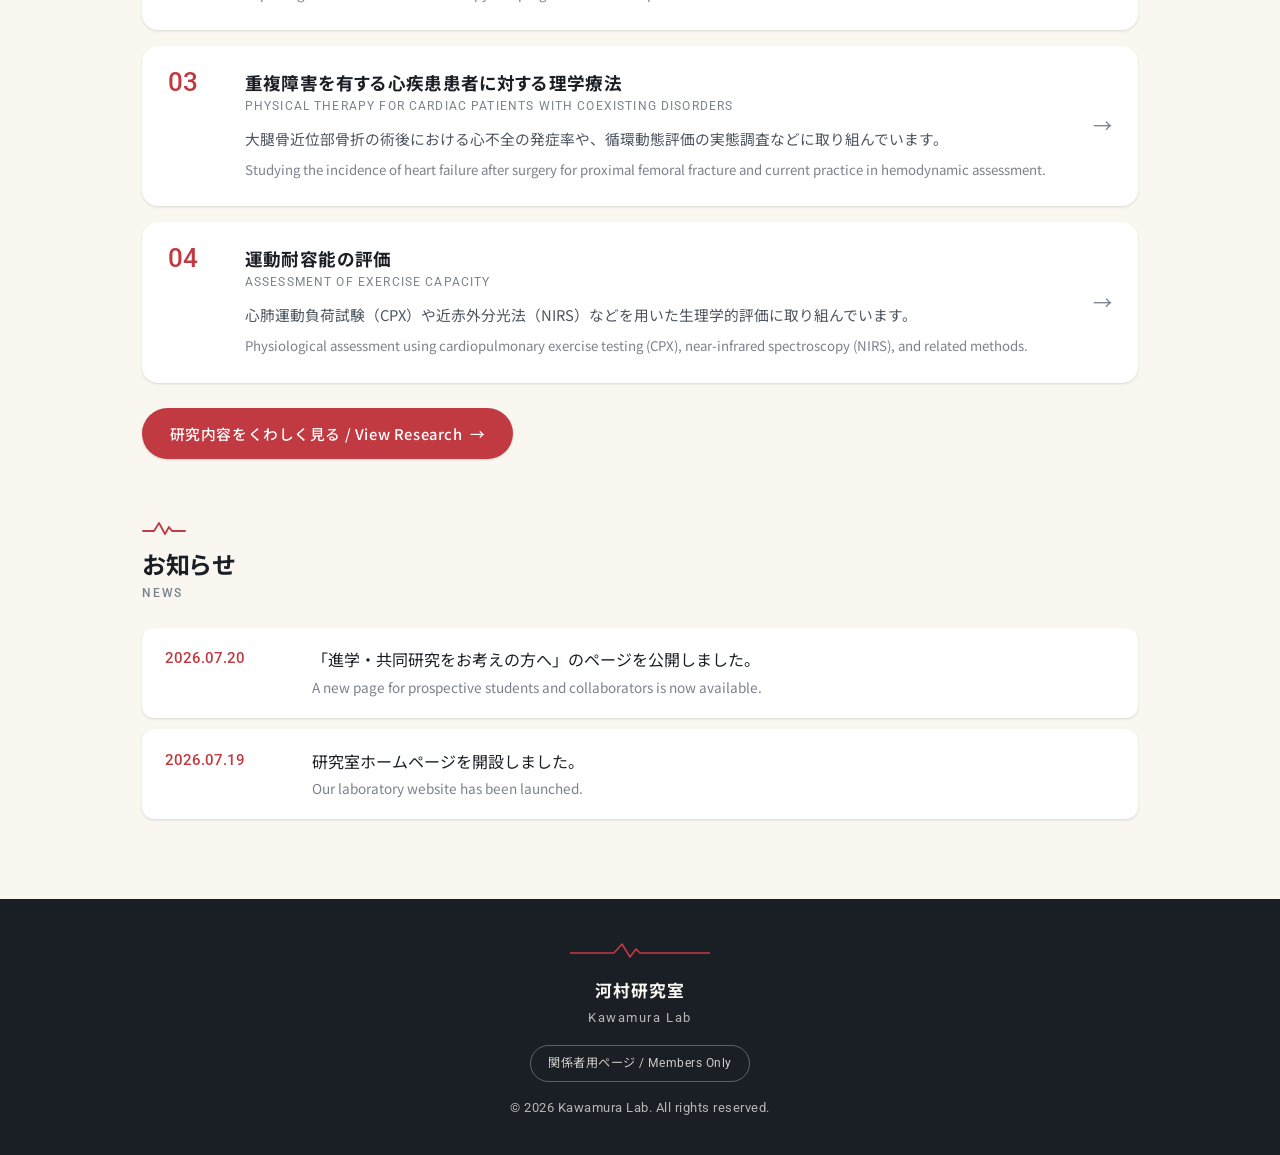
==== commit d775b00f: "所属機関を明記・お問い合わせに研究室の場所と地図を追加・関係者用ページのパスワードを変更" ====
--- a/index.html
+++ b/index.html
@@ -3,8 +3,8 @@
 <head>
   <meta charset="UTF-8">
   <meta name="viewport" content="width=device-width, initial-scale=1.0">
-  <title>河村研究室 | Kawamura Lab</title>
-  <meta name="description" content="河村研究室（Kawamura Lab）— 心臓リハビリテーション・理学療法の臨床研究。Clinical research on cardiac rehabilitation and physical therapy.">
+  <title>河村研究室（森ノ宮医療大学） | Kawamura Lab</title>
+  <meta name="description" content="河村研究室（Kawamura Lab／森ノ宮医療大学）— 心臓リハビリテーション・理学療法の臨床研究。Clinical research on cardiac rehabilitation and physical therapy.">
   <link rel="icon" type="image/svg+xml" href="assets/favicon.svg">
   <link rel="preconnect" href="https://fonts.googleapis.com">
   <link rel="preconnect" href="https://fonts.gstatic.com" crossorigin>
@@ -37,6 +37,7 @@
   <p class="hero-kicker">Cardiac Rehabilitation &amp; Physical Therapy Research</p>
   <h1>河村研究室</h1>
   <p class="hero-echo">Kawamura Lab</p>
+  <p class="hero-affil">森ノ宮医療大学<span class="hero-affil-en">Morinomiya University of Medical Sciences</span></p>
   <p class="lead-ja">心臓リハビリテーションと理学療法の臨床研究を通じて、循環器疾患をもつ人々の回復と予後の改善に貢献します。</p>
   <p class="lead-en">Advancing recovery and prognosis for people with cardiovascular disease through clinical research on cardiac rehabilitation and physical therapy.</p>
 </section>
--- a/css/style.css
+++ b/css/style.css
@@ -246,6 +246,24 @@
   letter-spacing: 0.08em;
   color: var(--mute);
   margin-top: 0.5rem;
+}
+
+.hero .hero-affil {
+  margin-top: 1.1rem;
+  font-size: 0.98rem;
+  font-weight: 500;
+  letter-spacing: 0.02em;
+  color: var(--ink-2);
+}
+
+.hero .hero-affil .hero-affil-en {
+  display: block;
+  margin-top: 0.15rem;
+  font-family: var(--latin);
+  font-size: 0.8rem;
+  font-weight: 400;
+  letter-spacing: 0.03em;
+  color: var(--mute);
 }
 
 .hero .lead-ja { max-width: 42em; margin-top: 2rem; font-size: 1.02rem; color: var(--ink-2); }
@@ -827,3 +845,28 @@
   .pub-list li::before { left: 1.1rem; }
   .fab { right: 1rem; bottom: 1rem; }
 }
+
+/* ==========================================================
+   地図（お問い合わせページ）
+   ========================================================== */
+.map-frame {
+  margin-top: 1.6rem;
+  border-radius: var(--r-l);
+  overflow: hidden;
+  background: var(--surface);
+  box-shadow: var(--e1);
+  transition: box-shadow 0.3s cubic-bezier(0.2, 0, 0, 1);
+}
+
+.map-frame:hover { box-shadow: var(--e2); }
+
+.map-frame iframe {
+  display: block;
+  width: 100%;
+  height: 420px;
+  border: 0;
+}
+
+@media (max-width: 700px) {
+  .map-frame iframe { height: 300px; }
+}
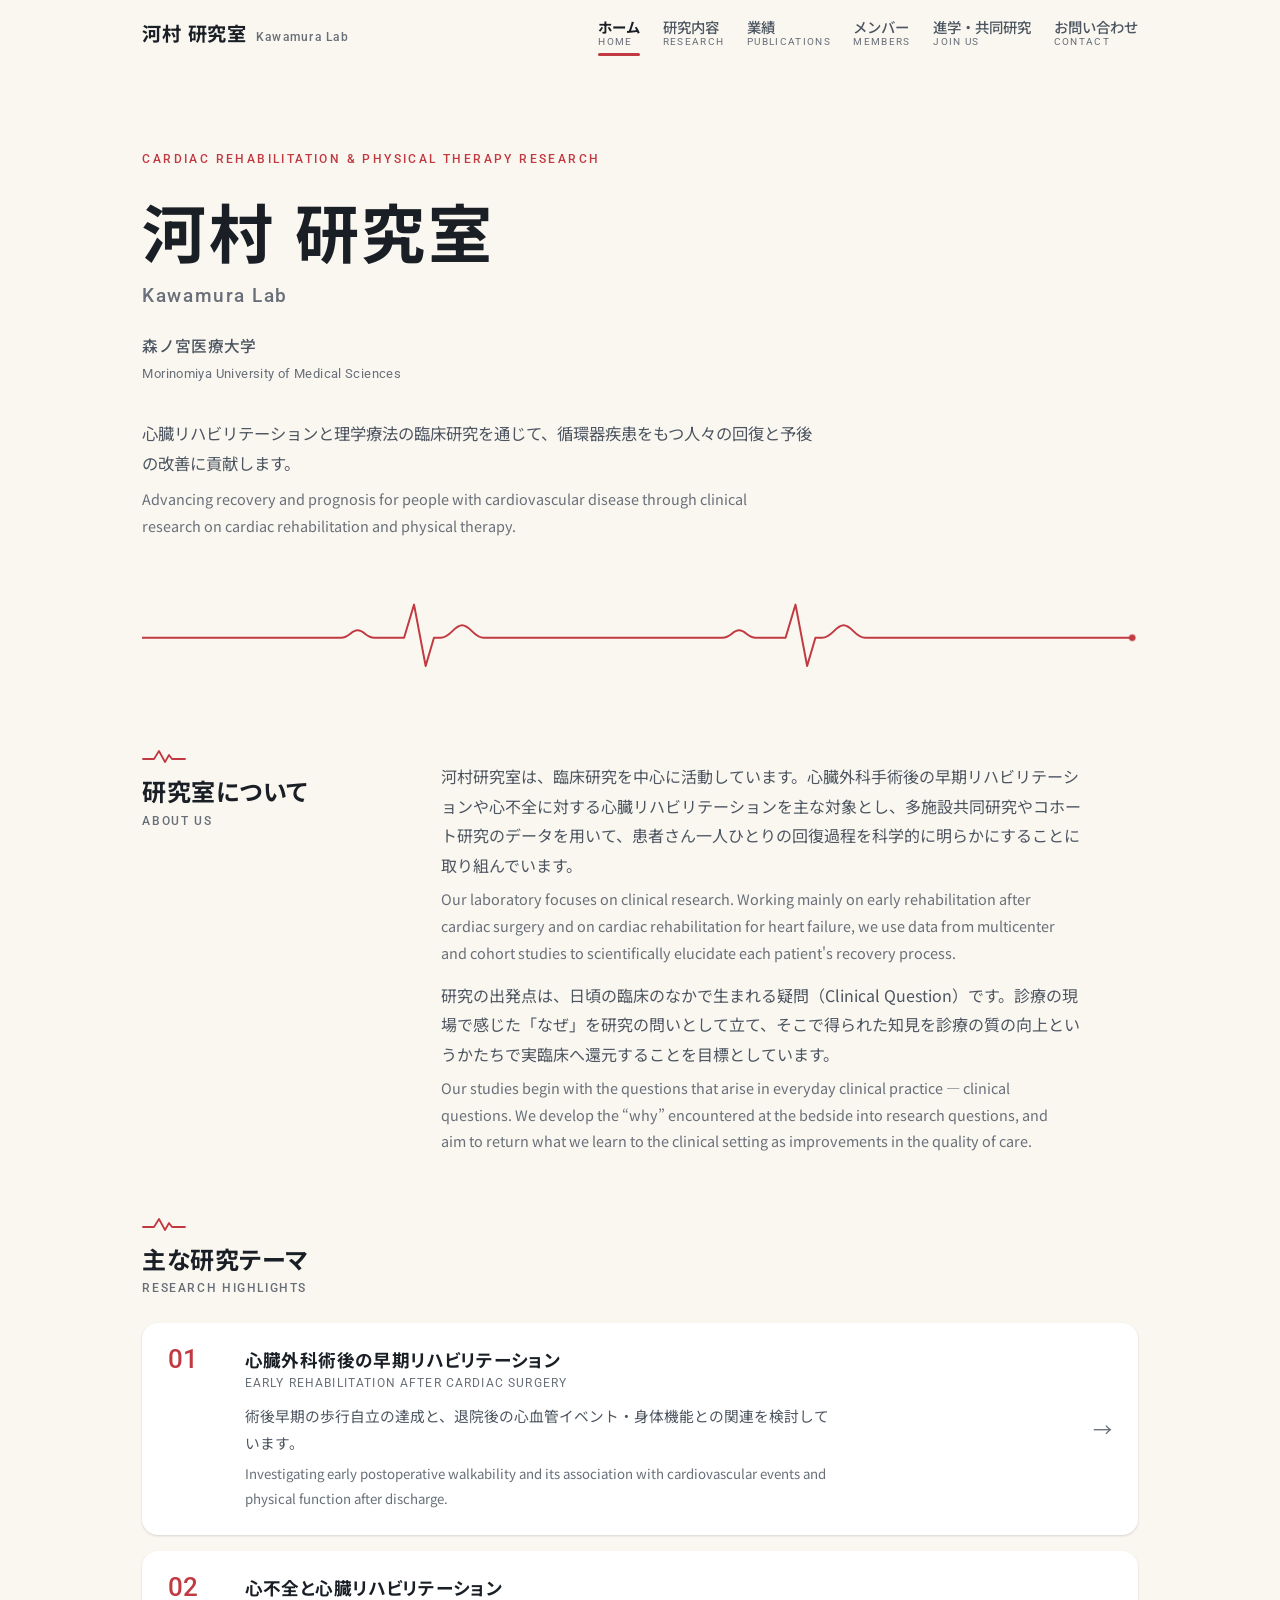
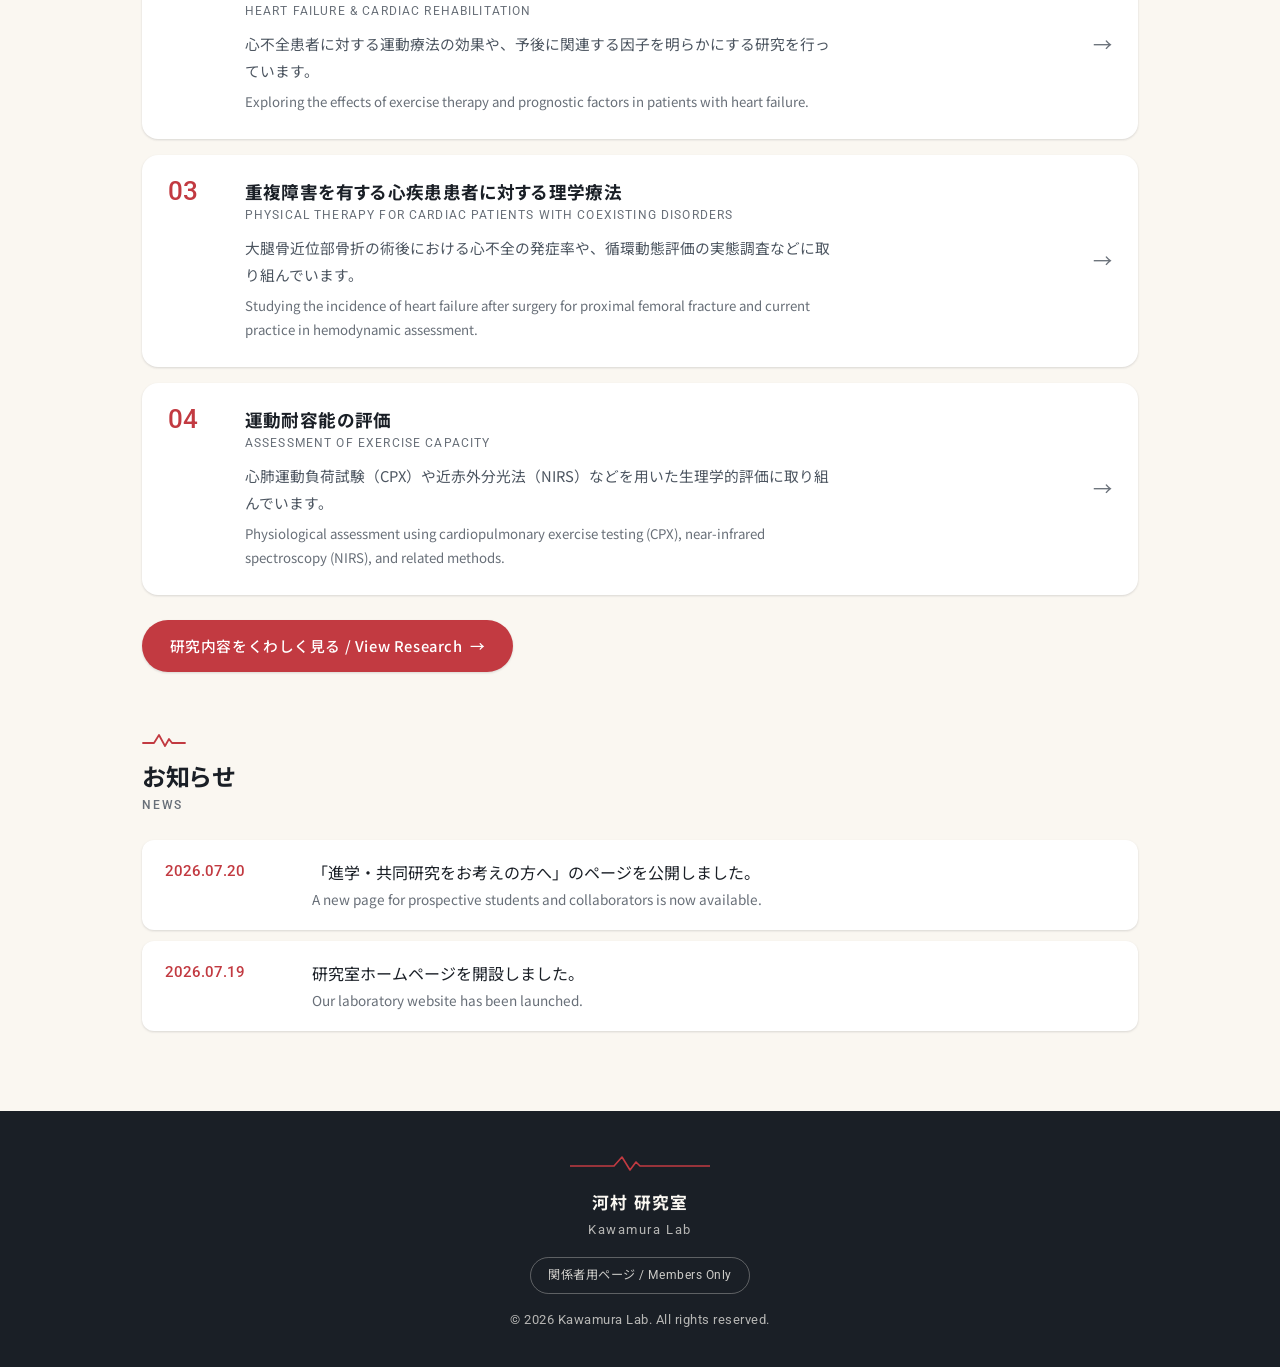
==== commit 99256343: "視認性を改善（研究室名の間隔・英語併記の文字色・1行の長さ）" ====
--- a/index.html
+++ b/index.html
@@ -9,15 +9,15 @@
   <link rel="preconnect" href="https://fonts.googleapis.com">
   <link rel="preconnect" href="https://fonts.gstatic.com" crossorigin>
   <link href="https://fonts.googleapis.com/css2?family=Noto+Sans+JP:wght@400;500;700&family=Roboto:wght@400;500;700&display=swap" rel="stylesheet">
-  <link rel="stylesheet" href="css/style.css">
-  <script defer src="js/site.js"></script>
+  <link rel="stylesheet" href="css/style.css?v=20260909b">
+  <script defer src="js/site.js?v=20260909b"></script>
 </head>
 <body>
 
 <header class="site-header">
   <div class="header-inner">
     <a class="brand" href="index.html">
-      <span class="brand-ja">河村研究室</span>
+      <span class="brand-ja"><span class="nm">河村</span>研究室</span>
       <span class="brand-en">Kawamura Lab</span>
     </a>
     <nav class="site-nav">
@@ -35,7 +35,7 @@
 
 <section class="hero stagger">
   <p class="hero-kicker">Cardiac Rehabilitation &amp; Physical Therapy Research</p>
-  <h1>河村研究室</h1>
+  <h1><span class="nm">河村</span>研究室</h1>
   <p class="hero-echo">Kawamura Lab</p>
   <p class="hero-affil">森ノ宮医療大学<span class="hero-affil-en">Morinomiya University of Medical Sciences</span></p>
   <p class="lead-ja">心臓リハビリテーションと理学療法の臨床研究を通じて、循環器疾患をもつ人々の回復と予後の改善に貢献します。</p>
@@ -153,7 +153,7 @@
   <svg class="f-ecg" width="140" height="20" viewBox="0 0 140 20" aria-hidden="true">
     <polyline points="0,13 44,13 52,4 60,17 66,9 70,13 140,13" fill="none" stroke="currentColor" stroke-width="1.6" stroke-linecap="round" stroke-linejoin="round"/>
   </svg>
-  <div class="footer-name">河村研究室</div>
+  <div class="footer-name"><span class="nm">河村</span>研究室</div>
   <div class="footer-en">Kawamura Lab</div>
   <a class="footer-private" href="private.html">関係者用ページ / Members Only</a>
   <div>&copy; 2026 Kawamura Lab. All rights reserved.</div>
--- a/css/style.css
+++ b/css/style.css
@@ -11,7 +11,7 @@
   --surface-2: #f3efe6;    /* 一段沈んだ面 */
   --ink: #1a1f26;          /* 基本の文字 */
   --ink-2: #4c5560;        /* 二次テキスト */
-  --mute: #7b828c;         /* 英語併記・キャプション */
+  --mute: #686f78;         /* 英語併記・キャプション（背景に対し4.75:1／読みやすさの基準AAを満たす） */
   --line: rgba(26, 31, 38, 0.12);
   --beni: #c23a41;         /* アクセント（紅） */
   --beni-soft: rgba(194, 58, 65, 0.08);
@@ -43,6 +43,10 @@
 }
 
 * { margin: 0; padding: 0; box-sizing: border-box; }
+
+/* 研究室名の「河村」と「研究室」を少しだけ離して読みやすくする。
+   文字としての空白は入れないので、コピーや検索は「河村研究室」のまま。 */
+.nm { margin-right: 0.3em; }
 
 html { scroll-behavior: smooth; color-scheme: light dark; }
 
@@ -352,7 +356,8 @@
 /* 日英併記: .ja の直後に .en */
 p.en, li .en, .en { color: var(--mute); font-size: 0.9em; }
 p.ja + p.en { margin-top: 0.35rem; }
-p.ja { margin-top: 0.9rem; color: var(--ink-2); }
+p.ja { margin-top: 0.9rem; color: var(--ink-2); max-width: 40em; }
+p.en { max-width: 44em; }
 
 /* ==========================================================
    マテリアルカード
@@ -456,8 +461,8 @@
   color: var(--mute);
   margin-top: 0.2rem;
 }
-.topic p.ja { max-width: 44em; }
-.topic p.en { max-width: 48em; font-size: 0.86rem; }
+.topic p.ja { max-width: 40em; }
+.topic p.en { max-width: 44em; font-size: 0.86rem; }
 
 /* ---- 業績リスト ---- */
 .pub-list { list-style: none; counter-reset: pub; display: grid; gap: 0.7rem; }
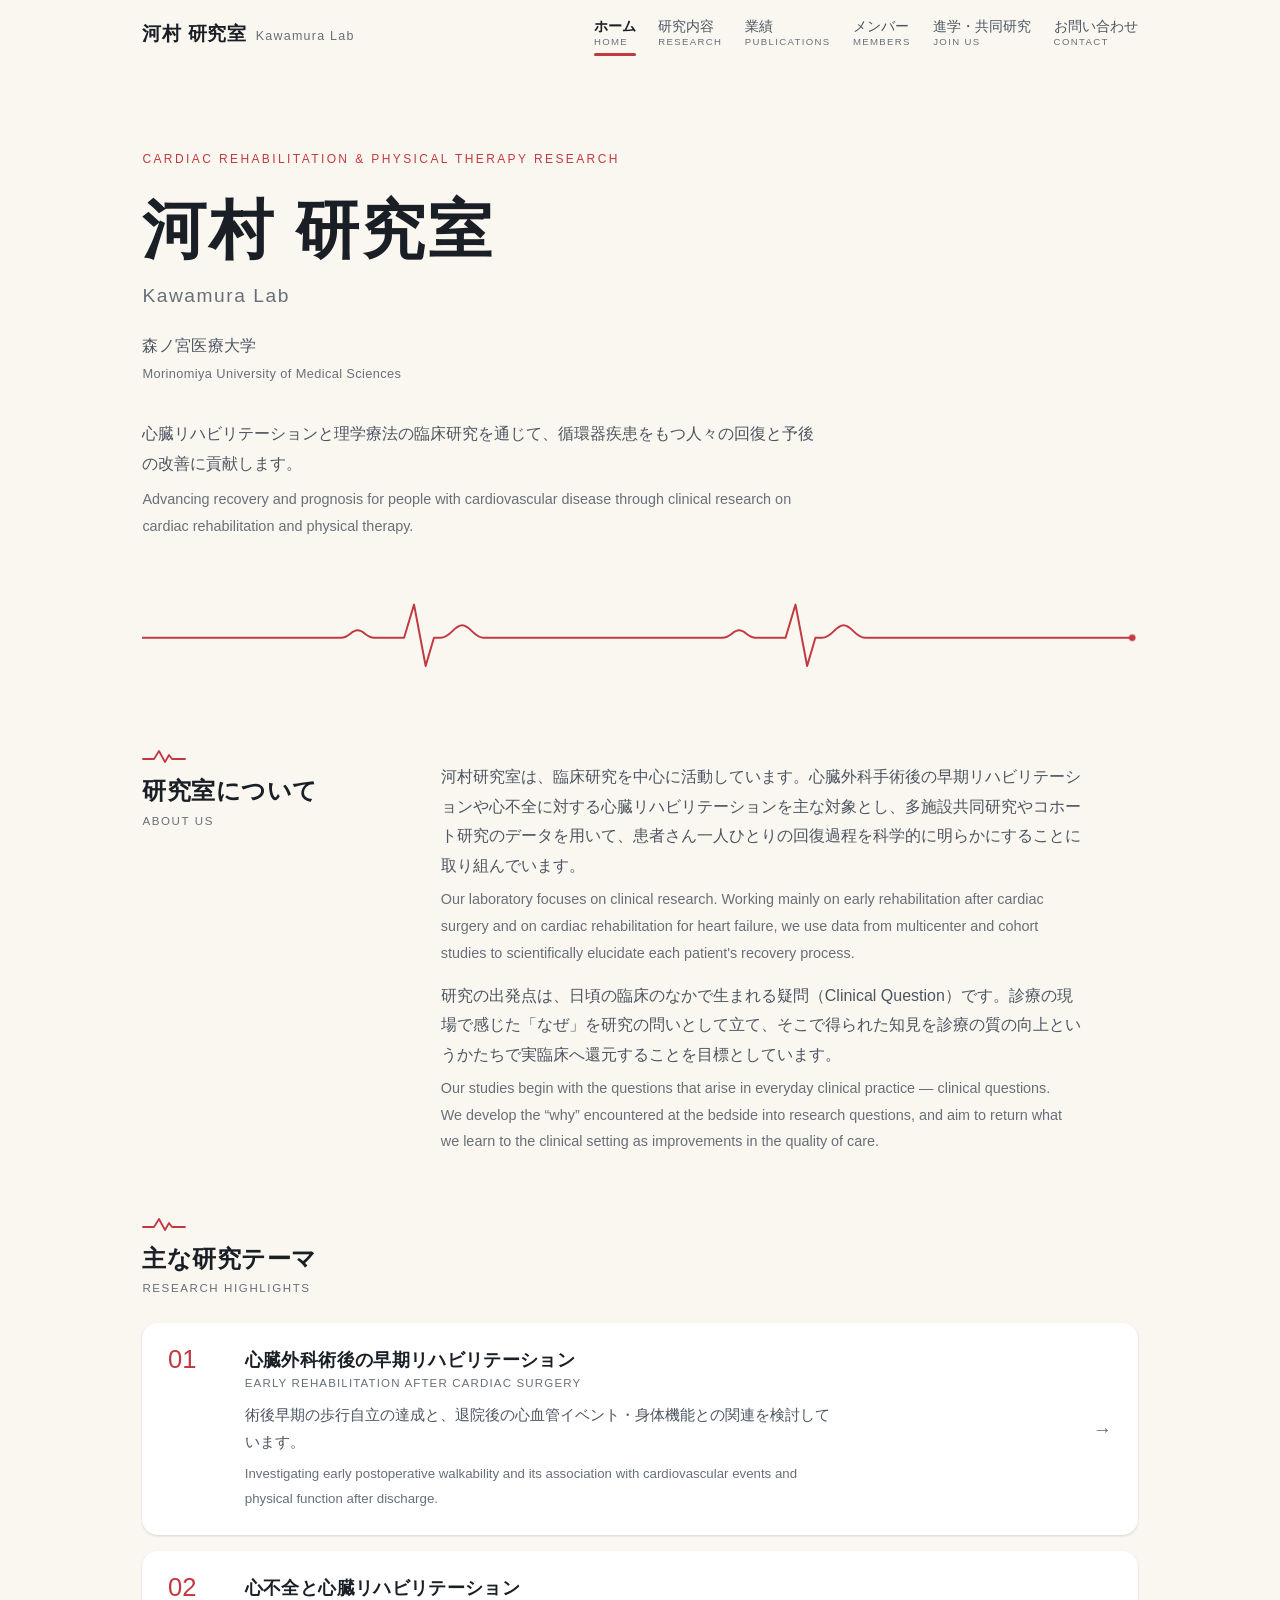
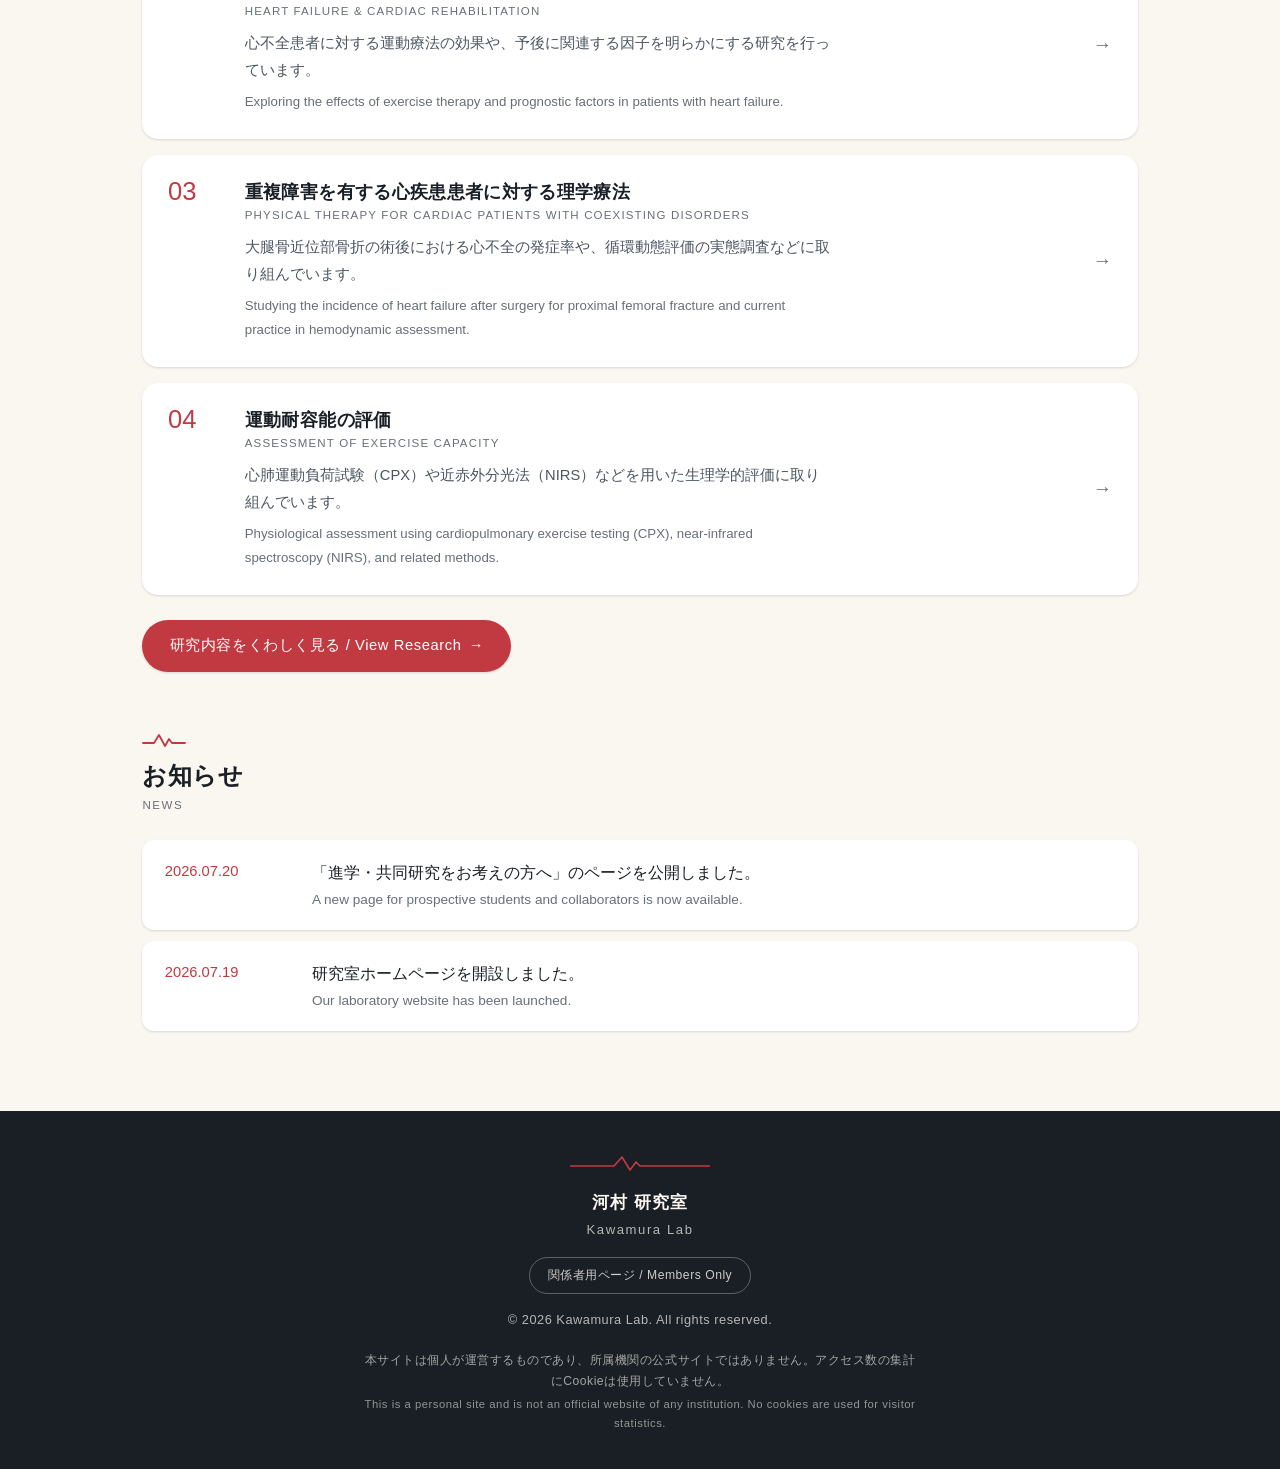
==== commit 8b03235f: "外部フォント読み込みを廃止・アクセス解析の受け皿を追加・フッターに注記を追加 Co-Authored-By: Claude Opus 5 <noreply@anthropic.com>" ====
--- a/index.html
+++ b/index.html
@@ -6,11 +6,52 @@
   <title>河村研究室（森ノ宮医療大学） | Kawamura Lab</title>
   <meta name="description" content="河村研究室（Kawamura Lab／森ノ宮医療大学）— 心臓リハビリテーション・理学療法の臨床研究。Clinical research on cardiac rehabilitation and physical therapy.">
   <link rel="icon" type="image/svg+xml" href="assets/favicon.svg">
-  <link rel="preconnect" href="https://fonts.googleapis.com">
-  <link rel="preconnect" href="https://fonts.gstatic.com" crossorigin>
-  <link href="https://fonts.googleapis.com/css2?family=Noto+Sans+JP:wght@400;500;700&family=Roboto:wght@400;500;700&display=swap" rel="stylesheet">
-  <link rel="stylesheet" href="css/style.css?v=20260909b">
-  <script defer src="js/site.js?v=20260909b"></script>
+  <link rel="canonical" href="https://kawamuratomonori-lab.github.io/">
+  <meta property="og:type" content="website">
+  <meta property="og:site_name" content="河村研究室 Kawamura Lab">
+  <meta property="og:locale" content="ja_JP">
+  <meta property="og:url" content="https://kawamuratomonori-lab.github.io/">
+  <meta property="og:title" content="河村研究室（森ノ宮医療大学） | Kawamura Lab">
+  <meta property="og:description" content="河村研究室（Kawamura Lab／森ノ宮医療大学）— 心臓リハビリテーション・理学療法の臨床研究。Clinical research on cardiac rehabilitation and physical therapy.">
+  <meta property="og:image" content="https://kawamuratomonori-lab.github.io/assets/ogp.png">
+  <meta name="twitter:card" content="summary_large_image">
+  <script type="application/ld+json">
+  {
+    "@context": "https://schema.org",
+    "@type": "ResearchOrganization",
+    "name": "河村研究室",
+    "alternateName": "Kawamura Lab",
+    "url": "https://kawamuratomonori-lab.github.io/",
+    "description": "心臓リハビリテーションと理学療法の臨床研究に取り組む研究室。",
+    "parentOrganization": {
+      "@type": "CollegeOrUniversity",
+      "name": "森ノ宮医療大学",
+      "alternateName": "Morinomiya University of Medical Sciences",
+      "url": "https://www.morinomiya-u.ac.jp/"
+    },
+    "address": {
+      "@type": "PostalAddress",
+      "postalCode": "559-8611",
+      "addressRegion": "大阪府",
+      "addressLocality": "大阪市住之江区",
+      "streetAddress": "南港北1-26-16",
+      "addressCountry": "JP"
+    },
+    "member": {
+      "@type": "Person",
+      "name": "河村 知範",
+      "alternateName": "Tomonori Kawamura",
+      "sameAs": [
+        "https://researchmap.jp/t_kawamura",
+        "https://orcid.org/0000-0002-1264-2671"
+      ]
+    },
+    "knowsAbout": ["心臓リハビリテーション", "理学療法", "臨床研究", "心不全", "心臓外科術後の早期離床"]
+  }
+  </script>
+  <link rel="stylesheet" href="css/style.css?v=20260915">
+  <script defer src="js/site.js?v=20260915"></script>
+  <script defer src="js/analytics.js?v=20260915"></script>
 </head>
 <body>
 
@@ -157,6 +198,10 @@
   <div class="footer-en">Kawamura Lab</div>
   <a class="footer-private" href="private.html">関係者用ページ / Members Only</a>
   <div>&copy; 2026 Kawamura Lab. All rights reserved.</div>
+  <p class="footer-note">
+    <span class="ja">本サイトは個人が運営するものであり、所属機関の公式サイトではありません。アクセス数の集計にCookieは使用していません。</span>
+    <span class="en">This is a personal site and is not an official website of any institution. No cookies are used for visitor statistics.</span>
+  </p>
 </footer>
 
 </body>
--- a/css/style.css
+++ b/css/style.css
@@ -18,10 +18,12 @@
   --on-beni: #ffffff;
   --maxw: 1040px;
 
-  /* ---- 書体（ヒラギノ角ゴシック優先。Windows等では Noto Sans JP / Roboto に自動でフォールバック） ---- */
-  --gothic: "Hiragino Kaku Gothic ProN", "Hiragino Sans", "Noto Sans JP", "Yu Gothic Medium", "Yu Gothic", "Meiryo", sans-serif;
-  --body: "Hiragino Kaku Gothic ProN", "Hiragino Sans", "Noto Sans JP", "Yu Gothic", "Meiryo", sans-serif;
-  --latin: "Hiragino Kaku Gothic ProN", "Hiragino Sans", "Roboto", "Noto Sans JP", sans-serif;
+  /* ---- 書体 ----
+     ヒラギノ角ゴシック（Mac）を第一候補とし、それ以外のOSでも
+     最初から入っている書体だけを使う。外部サーバーからは一切読み込まない。 */
+  --gothic: "Hiragino Kaku Gothic ProN", "Hiragino Sans", "Yu Gothic Medium", "Yu Gothic", "Meiryo", "Noto Sans CJK JP", sans-serif;
+  --body: "Hiragino Kaku Gothic ProN", "Hiragino Sans", "Yu Gothic Medium", "Yu Gothic", "Meiryo", "Noto Sans CJK JP", sans-serif;
+  --latin: "Hiragino Kaku Gothic ProN", "Hiragino Sans", "Segoe UI", "Yu Gothic Medium", "Meiryo", "Noto Sans CJK JP", sans-serif;
 
   /* ---- 角丸 ---- */
   --r-s: 8px;
@@ -805,6 +807,24 @@
 }
 .site-footer .footer-private:hover { background: var(--beni); color: #fff; border-color: var(--beni); text-decoration: none; }
 
+.site-footer .footer-note {
+  max-width: 46em;
+  margin: 1.1rem auto 0;
+  font-size: 0.76rem;
+  line-height: 1.75;
+  /* 暗いフッター上で読める明るさ（背景に対し6.7:1） */
+  color: color-mix(in srgb, var(--paper) 62%, transparent);
+}
+
+.site-footer .footer-note .ja,
+.site-footer .footer-note .en { display: block; }
+
+.site-footer .footer-note .en {
+  margin-top: 0.15rem;
+  font-size: 0.93em;
+  color: color-mix(in srgb, var(--paper) 54%, transparent);
+}
+
 /* ==========================================================
    ダークモード
    ========================================================== */
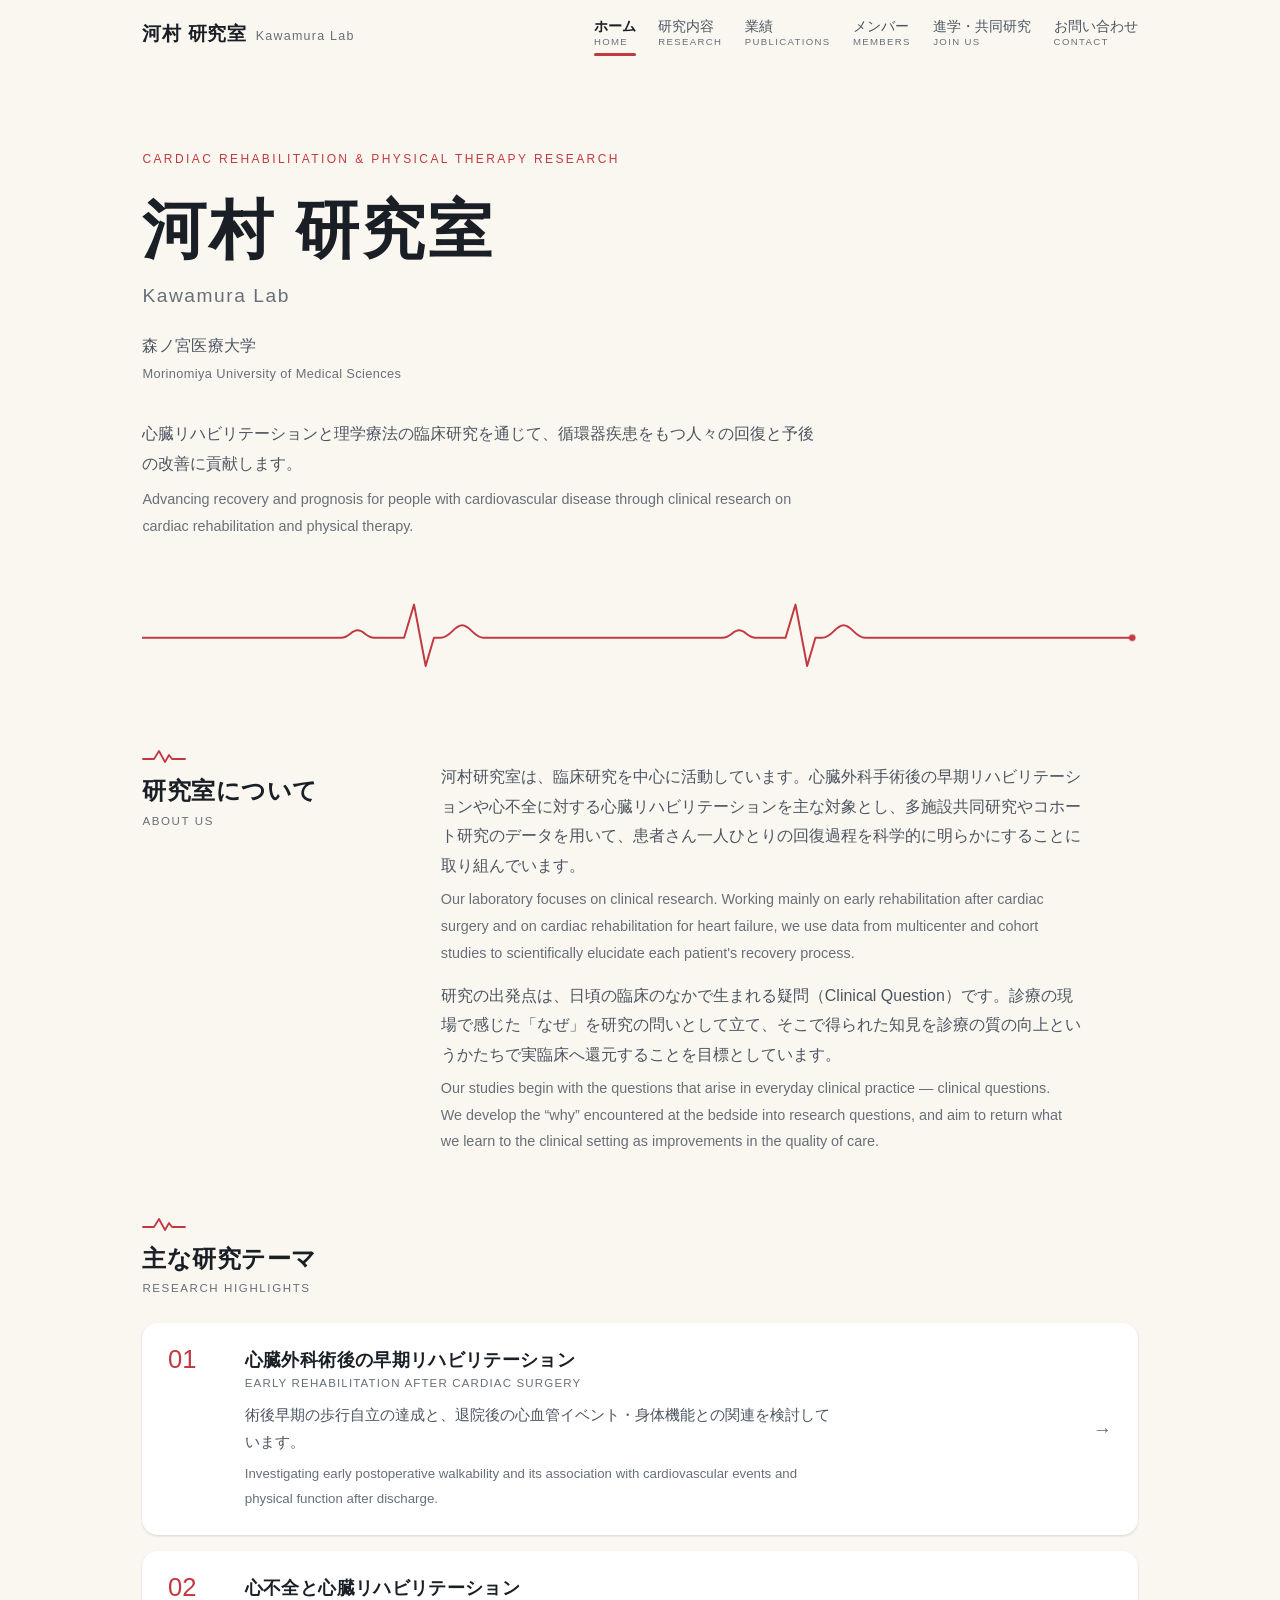
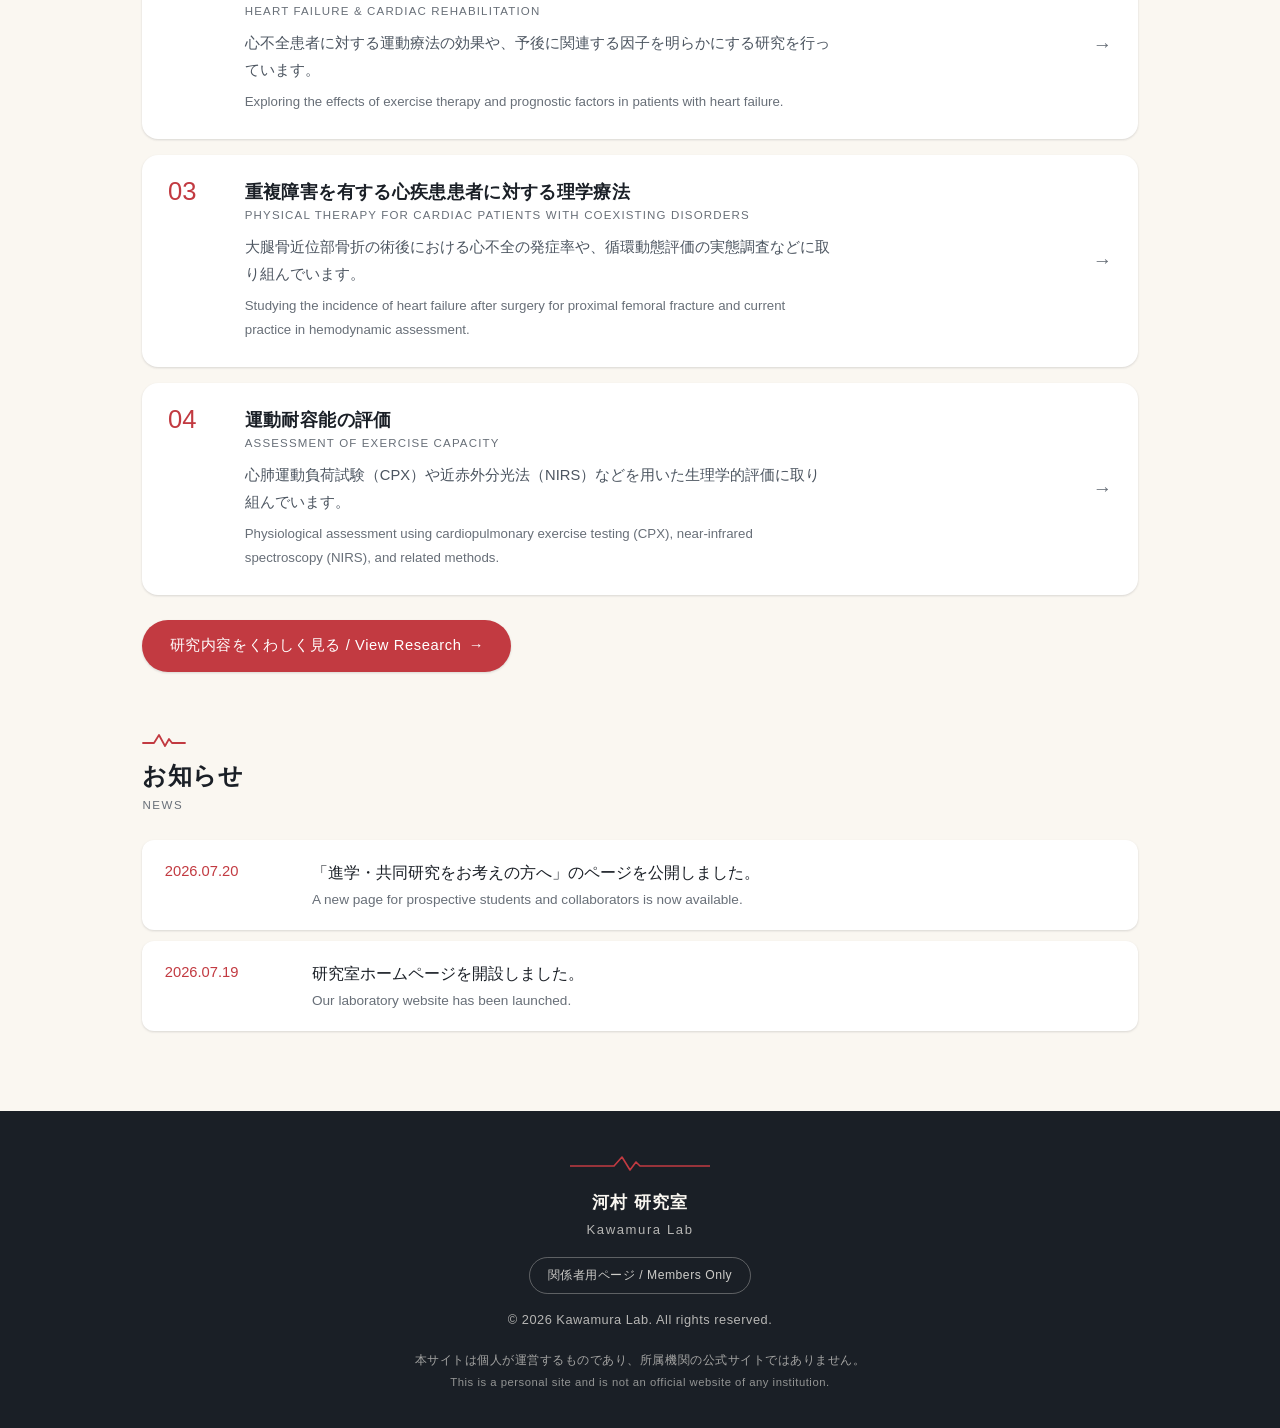
==== commit 6fefecaa: "アクセス解析を取りやめ（関連ファイル・記載を削除） Co-Authored-By: Claude Opus 5 <noreply@anthropic.com>" ====
--- a/index.html
+++ b/index.html
@@ -51,7 +51,6 @@
   </script>
   <link rel="stylesheet" href="css/style.css?v=20260915">
   <script defer src="js/site.js?v=20260915"></script>
-  <script defer src="js/analytics.js?v=20260915"></script>
 </head>
 <body>
 
@@ -199,8 +198,8 @@
   <a class="footer-private" href="private.html">関係者用ページ / Members Only</a>
   <div>&copy; 2026 Kawamura Lab. All rights reserved.</div>
   <p class="footer-note">
-    <span class="ja">本サイトは個人が運営するものであり、所属機関の公式サイトではありません。アクセス数の集計にCookieは使用していません。</span>
-    <span class="en">This is a personal site and is not an official website of any institution. No cookies are used for visitor statistics.</span>
+    <span class="ja">本サイトは個人が運営するものであり、所属機関の公式サイトではありません。</span>
+    <span class="en">This is a personal site and is not an official website of any institution.</span>
   </p>
 </footer>
 
